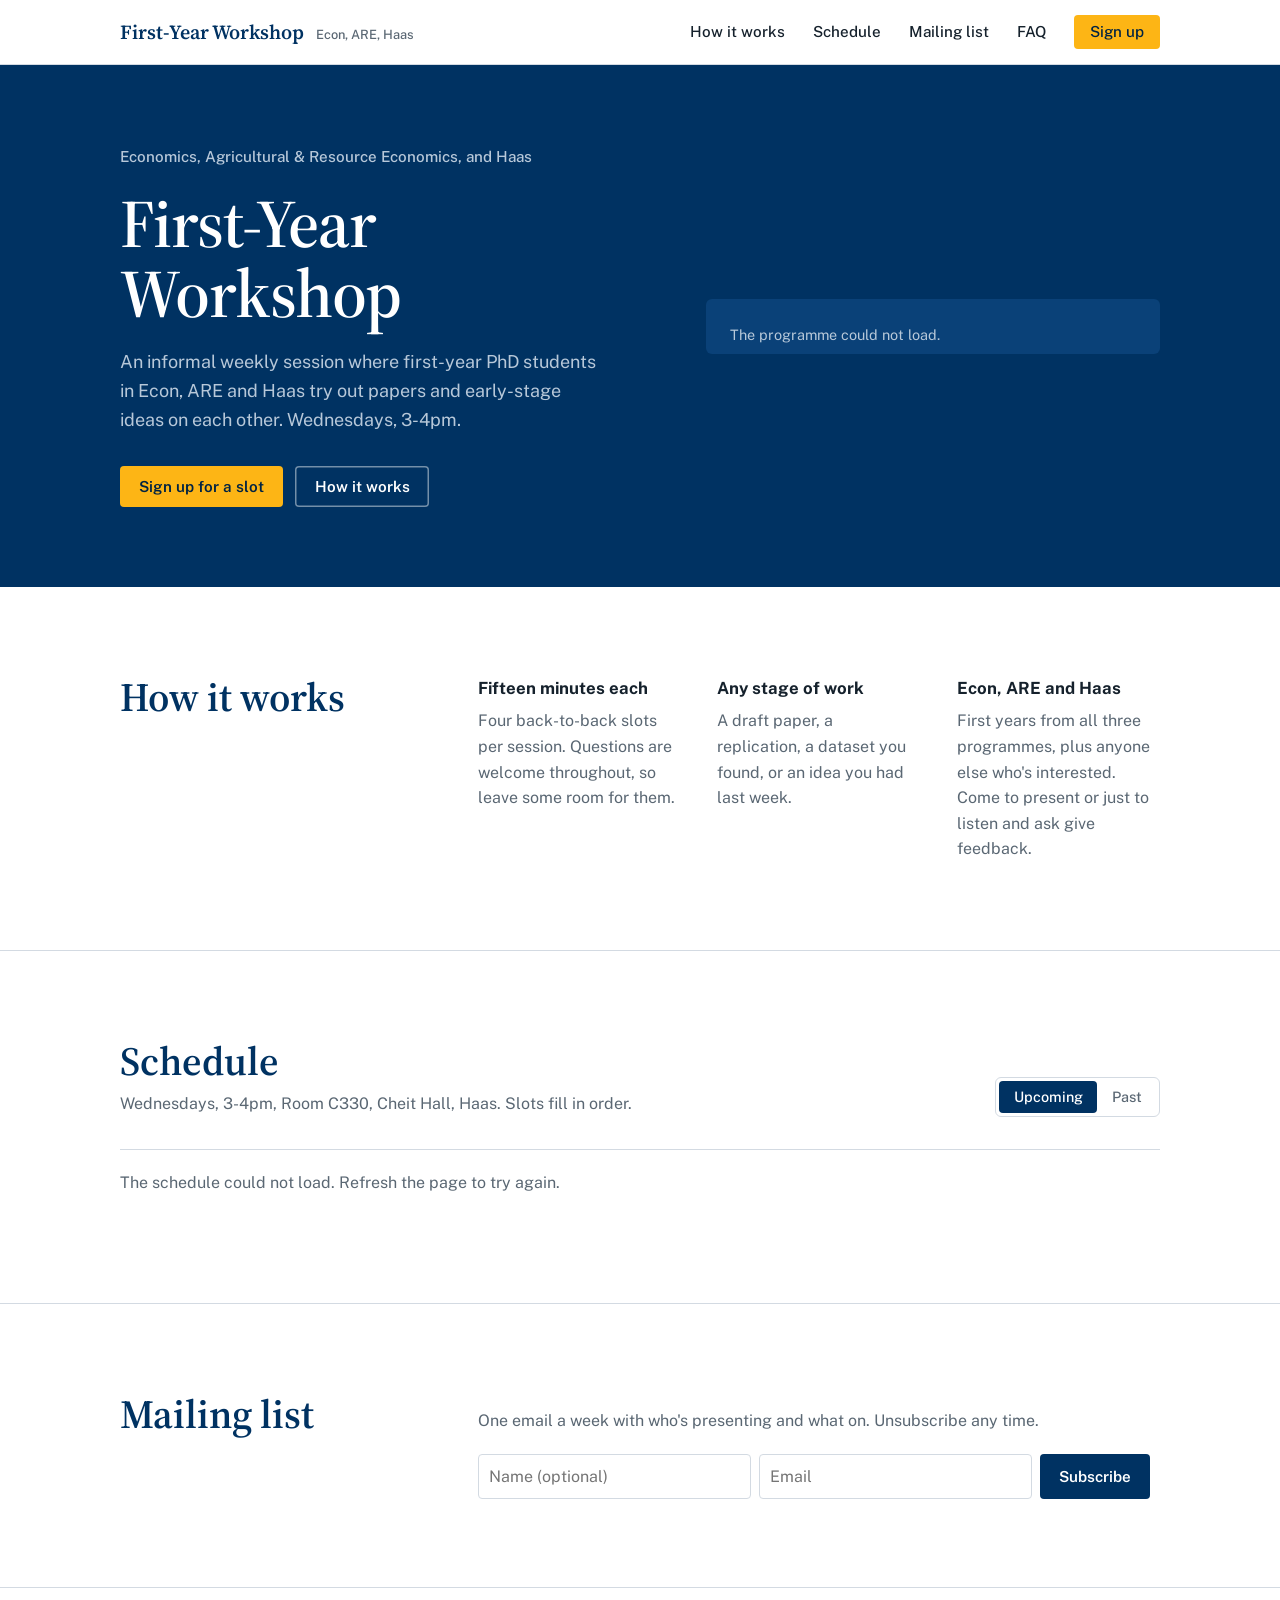
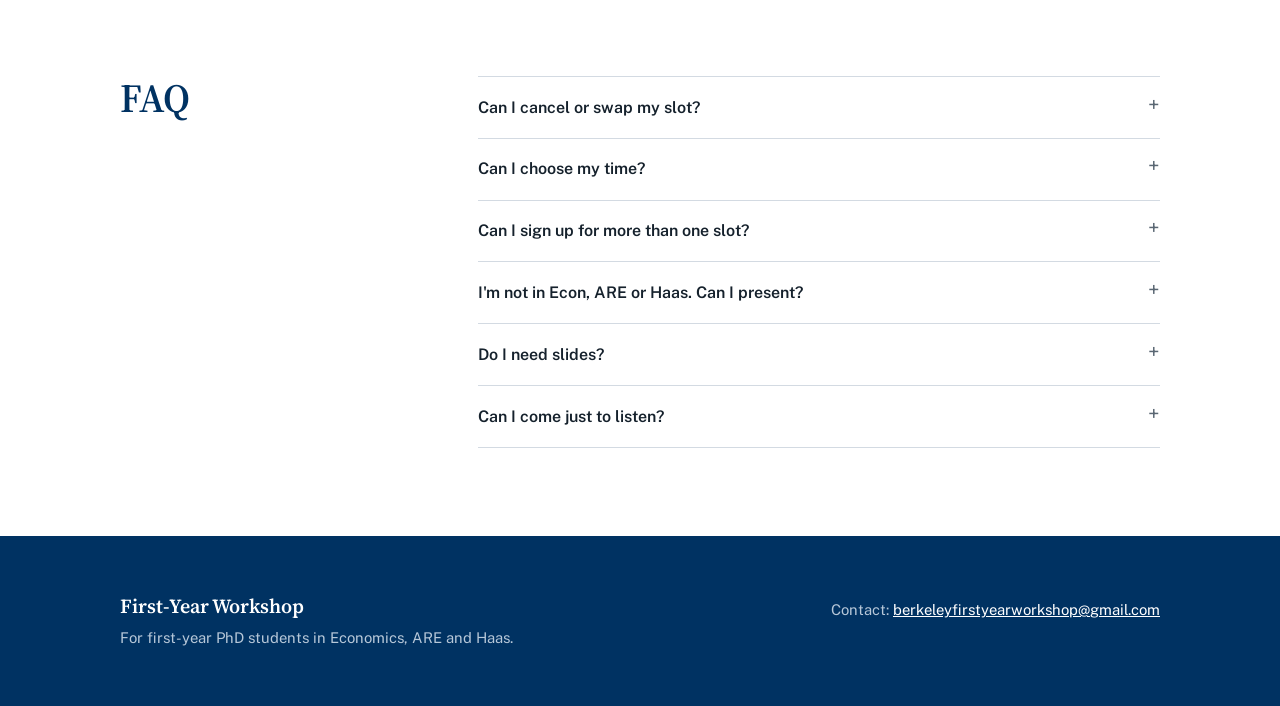
==== index.html @ ca47b4f3 "Update title and add Google site verification meta tag" ====
<!doctype html>
<html lang="en">
<head>
<meta charset="utf-8">
<meta name="viewport" content="width=device-width, initial-scale=1">
<title>Berkeley First-Year Workshop | Econ, ARE, and Haas</title>
<meta name="description" content="Weekly informal presentations for first-year PhD students in Economics, Agricultural & Resource Economics and Haas.">
<meta name="google-site-verification" content="j24JiC5oqbMOPWk50t6ejah42AKL4lpeup7q5rmcHHo" />
<link rel="icon" href="data:image/svg+xml,<svg xmlns='http://www.w3.org/2000/svg' viewBox='0 0 100 100'><text y='.9em' font-size='90'>📊</text></svg>">
<link rel="preconnect" href="https://script.google.com">
<link rel="preconnect" href="https://script.googleusercontent.com">
<link rel="preconnect" href="https://fonts.googleapis.com">
<link rel="preconnect" href="https://fonts.gstatic.com" crossorigin>
<link href="https://fonts.googleapis.com/css2?family=Public+Sans:wght@400;500;600&family=Source+Serif+4:opsz,wght@8..60,600&display=swap" rel="stylesheet">
<style>
  :root {
    --bg: #ffffff; --ink: #15212c; --muted: #5a6773; --line: #d3dae2; --open: #f1f4f7;
    --title: #003262; --accent: #003262; --booked: #003262; --booked-ink: #ffffff; --booked-muted: #b7c8d9;
    --hero: #003262; --hero-2: #0a4178; --hero-muted: #b7c8d9;
    --gold: #fdb515; --error: #b3261e;
    --serif: "Source Serif 4", Georgia, serif;
    --sans: "Public Sans", system-ui, -apple-system, "Segoe UI", sans-serif;
    color-scheme: light dark;
  }
  @media (prefers-color-scheme: dark) {
    :root {
      --bg: #0d1823; --ink: #e7edf2; --muted: #98a6b3; --line: #2a3b4d; --open: #13243a;
      --title: #e7edf2; --accent: #fdb515; --booked: #1d4a73; --booked-muted: #a9c0d6; --error: #ff8a80;
      --hero: #0a2238; --hero-2: #12345a;
    }
  }
  * { box-sizing: border-box; }
  html { scroll-behavior: smooth; scroll-padding-top: 72px; }
  @media (prefers-reduced-motion: reduce) { html { scroll-behavior: auto; } }
  body { margin: 0; background: var(--bg); color: var(--ink); font: 16px/1.6 var(--sans); }
  .wrap { max-width: 68rem; margin: 0 auto; padding: 0 1.5rem; }
  :focus-visible { outline: 2px solid var(--accent); outline-offset: 2px; }

  /* Buttons */
  .btn { display: inline-block; font: 600 .95rem/1 var(--sans); padding: .8rem 1.2rem; border-radius: 4px; text-decoration: none; cursor: pointer; border: 0; }
  .btn-gold { background: var(--gold); color: #002343; }
  .btn-gold:hover { background: #ffc740; }
  .btn-ghost { background: none; color: #fff; box-shadow: inset 0 0 0 1.5px rgba(255, 255, 255, .45); }
  .btn-ghost:hover { box-shadow: inset 0 0 0 1.5px #fff; }

  /* Preview banner */
  .topnote { margin: 0; padding: .5rem 1.5rem; background: #fff4d1; color: #5a4300; font-size: .875rem; text-align: center; }

  /* Nav */
  .nav { position: sticky; top: 0; z-index: 10; background: var(--bg); border-bottom: 1px solid var(--line); }
  .nav .wrap { display: flex; align-items: center; justify-content: space-between; height: 64px; }
  .brand { font: 600 1.25rem var(--serif); color: var(--title); text-decoration: none; white-space: nowrap; }
  .brand-sub { font: 500 .8rem var(--sans); color: var(--muted); margin-left: .5rem; }
  .nav ul { display: flex; align-items: center; gap: 1.75rem; list-style: none; margin: 0; padding: 0; }
  .nav ul a { color: var(--ink); text-decoration: none; font-weight: 500; font-size: .95rem; }
  .nav ul a:hover { color: var(--accent); }
  .nav ul .btn-gold { color: #002343; padding: .6rem 1rem; }

  /* Hero */
  .hero { background: var(--hero); color: #fff; }
  .hero .wrap { display: grid; grid-template-columns: 1.15fr 1fr; gap: 4rem; align-items: center; padding-top: 5rem; padding-bottom: 5rem; }
  .hero h1 { font: 600 clamp(2.6rem, 5.5vw, 4.25rem)/1.02 var(--serif); letter-spacing: -0.015em; margin: 0 0 1.25rem; }
  .depts { margin: 0 0 1.25rem; font-size: .95rem; font-weight: 500; color: var(--hero-muted); }
  .hero .lede { color: var(--hero-muted); font-size: 1.125rem; max-width: 30rem; margin: 0 0 2rem; }
  .hero-actions { display: flex; flex-wrap: wrap; gap: .75rem; }

  .programme { background: var(--hero-2); border-radius: 6px; padding: 1.5rem 1.5rem .5rem; }
  .programme .kicker { margin: 0; color: var(--hero-muted); font-size: .9rem; }
  .programme h2 { font: 600 1.5rem/1.25 var(--serif); margin: .15rem 0 .2rem; }
  .programme .meta { margin: 0 0 1rem; color: var(--hero-muted); font-size: .9rem; }
  .programme ol { list-style: none; margin: 0; padding: 0; }
  .programme li { display: grid; grid-template-columns: 3.25rem 1fr; gap: 1rem; padding: .9rem 0; border-top: 1px solid rgba(255, 255, 255, .14); }
  .programme .time { color: var(--gold); font-weight: 600; font-size: .9rem; font-variant-numeric: tabular-nums; padding-top: .05rem; }
  .programme .later { color: var(--hero-muted); opacity: .7; }
  .programme .ttl { display: block; font-weight: 600; line-height: 1.35; }
  .programme .who { display: block; color: var(--hero-muted); font-size: .875rem; }
  .programme .take { background: none; border: 0; padding: 0; font: inherit; color: #fff; text-decoration: underline; text-decoration-color: var(--gold); text-underline-offset: 3px; cursor: pointer; text-align: left; }
  .programme .take:hover { color: var(--gold); }
  .programme .res { color: #fff; font-size: .875rem; text-decoration-color: var(--gold); text-underline-offset: 3px; }
  .programme .res:hover { color: var(--gold); }

  /* Sections */
  .section { padding: 5.5rem 0; }
  .section + .section { border-top: 1px solid var(--line); }
  .title { font: 600 clamp(1.9rem, 3.5vw, 2.5rem)/1.1 var(--serif); color: var(--title); margin: 0; }
  .split { display: grid; grid-template-columns: 1fr 2.2fr; gap: 3rem; }
  .muted { color: var(--muted); }

  .points { display: grid; grid-template-columns: repeat(3, 1fr); gap: 2.25rem; }
  .points h3 { font-size: 1.05rem; margin: 0 0 .4rem; }
  .points p { margin: 0; color: var(--muted); }

  /* Schedule */
  .sched-head { display: flex; flex-wrap: wrap; align-items: flex-end; justify-content: space-between; gap: 1.25rem; margin-bottom: 2rem; }
  .sched-head p { margin: .5rem 0 0; }
  .controls { display: flex; flex-wrap: wrap; align-items: center; gap: 1.5rem; }
  .tabs { display: inline-flex; border: 1px solid var(--line); border-radius: 6px; padding: 3px; }
  .tabs button { font: 500 .9rem var(--sans); border: 0; background: none; color: var(--muted); padding: .45rem .9rem; border-radius: 4px; cursor: pointer; }
  .tabs button[aria-selected="true"] { background: var(--booked); color: #fff; }

  .kind::before { content: ""; display: inline-block; width: .55rem; height: .55rem; border-radius: 50%; margin-right: .4rem; vertical-align: .05em; }
  .kind-paper::before { background: currentColor; }
  .kind-idea::before { box-shadow: inset 0 0 0 1.5px currentColor; }

  .week { display: grid; grid-template-columns: 5.5rem 1fr; gap: 1.25rem; padding: 1.25rem 0; border-top: 1px solid var(--line); }
  .date { margin: 0; display: flex; flex-direction: column; align-items: flex-start; font-family: var(--serif); font-weight: 600; line-height: 1; }
  .dow, .mon { font: 500 .875rem/1.4 var(--sans); color: var(--muted); }
  .day { font-size: 2.5rem; line-height: 1.05; }
  .is-next .day { box-shadow: inset 0 -.16em 0 var(--gold); }
  .past { opacity: .7; }
  .ticks { display: flex; justify-content: space-between; font-size: .75rem; color: var(--muted); margin-bottom: .35rem; font-variant-numeric: tabular-nums; }
  .cells { display: grid; grid-template-columns: repeat(4, 1fr); gap: 4px; }
  .cell { min-height: 7.5rem; padding: .7rem .8rem; border-radius: 4px; display: flex; flex-direction: column; gap: .2rem; text-align: left; font: inherit; font-size: .875rem; line-height: 1.35; }
  .cell .t { display: none; font-size: .75rem; font-variant-numeric: tabular-nums; }
  .booked { background: var(--booked); color: var(--booked-ink); }
  .booked strong { font-weight: 600; display: -webkit-box; -webkit-line-clamp: 3; -webkit-box-orient: vertical; overflow: hidden; }
  .booked span { color: var(--booked-muted); }
  .booked .kind { margin-top: auto; font-size: .75rem; }
  .booked .res { color: var(--booked-ink); font-size: .8rem; text-underline-offset: 2px; align-self: flex-start; }
  .open { background: var(--open); border: 1.5px dashed var(--line); color: var(--muted); cursor: pointer; justify-content: center; align-items: center; font-weight: 500; }
  .open:hover, .open:focus-visible { border-style: solid; border-color: var(--accent); color: var(--accent); }
  .open .b, .open:hover .a, .open:focus-visible .a { display: none; }
  .open:hover .b, .open:focus-visible .b { display: inline; }
  .empty { border: 1px solid var(--line); color: var(--muted); justify-content: center; align-items: center; }
  .queued { border: 1.5px dashed var(--line); color: var(--muted); opacity: .55; justify-content: center; align-items: center; }
  .status { color: var(--muted); padding: 1.25rem 0; border-top: 1px solid var(--line); margin: 0; }

  /* Mailing list */
  .subscribe { display: flex; flex-wrap: wrap; gap: .5rem; margin-top: 1.25rem; max-width: 42rem; }
  .subscribe input { flex: 1 1 11rem; font: inherit; padding: .7rem .75rem; border: 1px solid var(--line); border-radius: 4px; background: var(--bg); color: var(--ink); }
  .subscribe button { flex: 0 0 auto; }
  .btn-blue { background: var(--booked); color: #fff; }
  .btn-blue:disabled { opacity: .6; cursor: wait; }
  .sub-msg { margin: .75rem 0 0; font-size: .95rem; }
  .sub-msg.bad { color: var(--error); }

  /* FAQ */
  details { border-top: 1px solid var(--line); padding: 1.1rem 0; }
  details:last-child { border-bottom: 1px solid var(--line); }
  summary { font-weight: 600; cursor: pointer; list-style: none; display: flex; justify-content: space-between; gap: 1rem; }
  summary::-webkit-details-marker { display: none; }
  summary::after { content: "+"; color: var(--muted); font-weight: 400; font-size: 1.3rem; line-height: 1; }
  details[open] summary::after { content: "\2212"; }
  details p { margin: .6rem 0 0; color: var(--muted); max-width: 40rem; }
  a { color: var(--accent); }

  /* Footer */
  .site-footer { background: var(--hero); color: var(--hero-muted); padding: 3.5rem 0; font-size: .925rem; }
  .site-footer .wrap { display: flex; flex-wrap: wrap; justify-content: space-between; gap: 2rem; }
  .site-footer .brand { color: #fff; }
  .site-footer p { margin: .4rem 0 0; }
  .site-footer a { color: #fff; }

  /* Dialog */
  dialog { border: 0; border-radius: 8px; padding: 0; width: calc(100% - 2rem); max-width: 30rem; background: var(--bg); color: var(--ink); box-shadow: 0 20px 50px rgba(0, 20, 40, .3); }
  dialog::backdrop { background: rgba(0, 30, 55, .5); }
  /* Safari before 15.4 has no <dialog>: hide it until opened, then float it over the page. */
  dialog:not([open]) { display: none; }
  .no-modal { position: fixed; top: 50%; left: 50%; transform: translate(-50%, -50%); z-index: 30; max-height: calc(100% - 2rem); overflow: auto; }
  dialog form { padding: 1.5rem; display: grid; gap: .9rem; }
  dialog form h2 { font: 600 1.5rem/1.2 var(--serif); margin: 0; }
  .when { margin: -.5rem 0 .25rem; color: var(--muted); }
  label { display: grid; gap: .3rem; font-weight: 500; font-size: .9rem; }
  input:not([type=radio]):not([type=checkbox]), select { font: inherit; font-weight: 400; padding: .55rem .65rem; border: 1px solid var(--line); border-radius: 4px; background: var(--bg); color: var(--ink); }
  input:disabled { opacity: .55; }
  .tbd { margin-top: -.5rem; font-size: .9rem; }
  fieldset { border: 0; padding: 0; margin: 0; display: grid; gap: .35rem; }
  legend { font-weight: 500; font-size: .9rem; margin-bottom: .35rem; }
  label.radio { display: flex; align-items: center; gap: .5rem; font-weight: 400; font-size: 1rem; }
  .error { color: var(--error); margin: 0; font-size: .9rem; }
  /* label and .more set display, which would otherwise override [hidden]. */
  dialog [hidden] { display: none; }
  .more { display: grid; gap: .9rem; }
  .actions { display: flex; justify-content: flex-end; gap: .5rem; margin-top: .25rem; }
  .actions button { font: 600 .95rem var(--sans); padding: .6rem 1.1rem; border-radius: 4px; cursor: pointer; }
  .primary { background: var(--booked); color: #fff; border: 0; }
  .primary:disabled { opacity: .6; cursor: wait; }
  .secondary { background: none; color: var(--ink); border: 1px solid var(--line); }
  .toast { position: fixed; left: 50%; bottom: 1.5rem; transform: translateX(-50%); z-index: 20; background: var(--ink); color: var(--bg); padding: .7rem 1rem; border-radius: 6px; font-size: .9rem; max-width: calc(100% - 2rem); }

  @media (max-width: 820px) {
    .nav ul li:not(:last-child) { display: none; }
    .hero .wrap { grid-template-columns: 1fr; gap: 2.5rem; padding-top: 3rem; padding-bottom: 3rem; }
    .section { padding: 3.5rem 0; }
    .split, .points { grid-template-columns: 1fr; gap: 1.5rem; }
  }
  @media (max-width: 480px) { .brand-sub { display: none; } }
  @media (max-width: 640px) {
    .week { grid-template-columns: 1fr; gap: .6rem; }
    .date { flex-direction: row; align-items: baseline; gap: .4rem; }
    .day { font-size: 1.5rem; }
    .ticks { display: none; }
    .cells { grid-template-columns: 1fr; }
    .cell { min-height: 0; }
    .cell .t { display: block; }
    .open, .empty, .queued { flex-direction: row; justify-content: space-between; }
  }
</style>
</head>
<body>

<p class="topnote" id="notice" hidden></p>

<nav class="nav" aria-label="Main">
  <div class="wrap">
    <a class="brand" href="#">First-Year Workshop <span class="brand-sub">Econ, ARE, Haas</span></a>
    <ul>
      <li><a href="#about">How it works</a></li>
      <li><a href="#schedule">Schedule</a></li>
      <li><a href="#list">Mailing list</a></li>
      <li><a href="#faq">FAQ</a></li>
      <li><a class="btn btn-gold" href="#schedule">Sign up</a></li>
    </ul>
  </div>
</nav>

<header class="hero">
  <div class="wrap">
    <div>
      <p class="depts">Economics, Agricultural &amp; Resource Economics, and Haas</p>
      <h1>First-Year Workshop</h1>
      <p class="lede">An informal weekly session where first-year PhD students in Econ, ARE and Haas try out papers and early-stage ideas on each other. Wednesdays, <span style="white-space:nowrap">3-4pm</span>.</p>
      <div class="hero-actions">
        <a class="btn btn-gold" href="#schedule">Sign up for a slot</a>
        <a class="btn btn-ghost" href="#about">How it works</a>
      </div>
    </div>
    <div class="programme" id="programme" aria-live="polite">
      <p class="kicker">Loading this week's programme…</p>
    </div>
  </div>
</header>

<main>
  <section class="section" id="about">
    <div class="wrap split">
      <h2 class="title">How it works</h2>
      <div class="points">
        <div>
          <h3>Fifteen minutes each</h3>
          <p>Four back-to-back slots per session. Questions are welcome throughout, so leave some room for them.</p>
        </div>
        <div>
          <h3>Any stage of work</h3>
          <p>A draft paper, a replication, a dataset you found, or an idea you had last week.</p>
        </div>
        <div>
          <h3>Econ, ARE and Haas</h3>
          <p>First years from all three programmes, plus anyone else who's interested. Come to present or just to listen and ask give feedback.</p>
        </div>
      </div>
    </div>
  </section>

  <section class="section" id="schedule">
    <div class="wrap">
      <div class="sched-head">
        <div>
          <h2 class="title">Schedule</h2>
          <p class="muted">Wednesdays, 3-4pm, Room C330, Cheit Hall, Haas. Slots fill in order.</p>
        </div>
        <div class="controls">
          <div class="tabs" role="tablist" aria-label="Sessions">
            <button role="tab" aria-selected="true" data-tab="upcoming">Upcoming</button>
            <button role="tab" aria-selected="false" data-tab="past">Past</button>
          </div>
        </div>
      </div>
      <div id="weeks"><p class="status">Loading schedule…</p></div>
    </div>
  </section>

  <section class="section" id="list">
    <div class="wrap split">
      <h2 class="title">Mailing list</h2>
      <div>
        <p class="muted">One email a week with who's presenting and what on. Unsubscribe any time.</p>
        <form class="subscribe" id="subForm" novalidate>
          <input name="name" placeholder="Name (optional)" maxlength="100" autocomplete="name" aria-label="Name (optional)">
          <input name="email" type="email" placeholder="Email" required maxlength="120" autocomplete="email" aria-label="Email">
          <button class="btn btn-blue" type="submit" id="subBtn">Subscribe</button>
        </form>
        <p class="sub-msg" id="subMsg" role="status" hidden></p>
      </div>
    </div>
  </section>

  <section class="section" id="faq">
    <div class="wrap split">
      <h2 class="title">FAQ</h2>
      <div>
        <details>
          <summary>Can I cancel or swap my slot?</summary>
          <p>Yes. Email <a href="mailto:berkeleyfirstyearworkshop@gmail.com">berkeleyfirstyearworkshop@gmail.com</a> and we'll update the schedule.</p>
        </details>
        <details>
          <summary>Can I choose my time?</summary>
          <p>Slots fill in order so each session runs back to back. Sign up for a week and you get its next free slot.</p>
        </details>
        <details>
          <summary>Can I sign up for more than one slot?</summary>
          <p>You can hold one upcoming slot at a time so everyone gets a turn. Once you've presented, you can book again.</p>
        </details>
        <details>
          <summary>I'm not in Econ, ARE or Haas. Can I present?</summary>
          <p>Yes. Choose Other when you sign up.</p>
        </details>
        <details>
          <summary>Do I need slides?</summary>
          <p>No. Slides, a blackboard, a one-page handout or just talking all work.</p>
        </details>
        <details>
          <summary>Can I come just to listen?</summary>
          <p>Of course. Questions and feedback from the audience are the point.</p>
        </details>
      </div>
    </div>
  </section>
</main>

<footer class="site-footer">
  <div class="wrap">
    <div>
      <span class="brand">First-Year Workshop</span>
      <p>For first-year PhD students in Economics, ARE and Haas.</p>
    </div>
    <div>
      <p>Contact: <a href="mailto:berkeleyfirstyearworkshop@gmail.com">berkeleyfirstyearworkshop@gmail.com</a></p>
    </div>
  </div>
</footer>

<dialog id="signup" aria-labelledby="dlgTitle">
  <form id="form" novalidate>
    <h2 id="dlgTitle">Sign up to present</h2>
    <p class="when" id="dlgWhen"></p>
    <label>Name <input name="name" required maxlength="100" autocomplete="name"></label>
    <label>Email <input name="email" type="email" required maxlength="120" autocomplete="email"></label>
    <label>Department
      <select name="department" required>
        <option value="" disabled selected>Choose one</option>
        <option>Econ</option><option>ARE</option><option>Haas</option><option>Other</option>
      </select>
    </label>
    <label>Working title <input name="title" required maxlength="200" placeholder="Rough is fine"></label>
    <label class="radio tbd"><input type="checkbox" id="tbd"> Title to be decided</label>
    <fieldset>
      <legend>What are you presenting?</legend>
      <label class="radio"><input type="radio" name="type" value="paper" required> A paper or draft</label>
      <label class="radio"><input type="radio" name="type" value="idea"> An early-stage idea</label>
    </fieldset>
    <fieldset>
      <legend>Would you like to share a draft, slides or a data source?</legend>
      <label class="radio"><input type="radio" name="hasLink" value="no" checked> Not now</label>
      <label class="radio"><input type="radio" name="hasLink" value="yes"> Yes, add a link</label>
    </fieldset>
    <div class="more" id="linkFields" hidden>
      <label>Link <input name="link" type="url" required maxlength="500" placeholder="https://" disabled></label>
      <label>What is it?
        <select name="linkType" required disabled>
          <option value="" disabled selected>Choose one</option>
          <option>Draft</option><option>Slides</option><option>Data source</option><option>Other</option>
        </select>
      </label>
      <label id="linkOtherWrap" hidden>Describe it <input name="linkOther" required maxlength="40" placeholder="e.g. Code, poster" disabled></label>
    </div>
    <p class="error" id="formError" role="alert" hidden></p>
    <div class="actions">
      <button type="button" class="secondary" id="cancel">Cancel</button>
      <button type="submit" class="primary" id="submit">Sign up</button>
    </div>
  </form>
</dialog>

<div class="toast" id="toast" role="status" hidden></div>

<script>
// Paste your Apps Script web app URL here. Leave empty to preview with sample data.
const API_URL = 'https://script.google.com/macros/s/AKfycbyKSG1n4KbB1eWgaFmqymYPwRdcB93aVjRPO6l-MA5kJSoXVKEyKrJgSS6Xpp-sKFKEKg/exec';
const ROOM = 'Room C330, Cheit Hall, Haas';

const TZ = 'America/Los_Angeles';
const DEMO = !API_URL;
const TYPE = { paper: 'Paper', idea: 'Early idea' };
let sessions = [];
let tab = 'upcoming';
let current = null;

const $ = id => document.getElementById(id);
const esc = s => String(s ?? '').replace(/[&<>"']/g, c => ({ '&': '&amp;', '<': '&lt;', '>': '&gt;', '"': '&quot;', "'": '&#39;' }[c]));
// Dates are built from numeric parts, never from a locale's default format or a parsed string: Safari differs on both.
const ymd = (y, m, d) => `${y}-${String(m).padStart(2, '0')}-${String(d).padStart(2, '0')}`;
// Server clock minus device clock, so "now" doesn't depend on the visitor's clock being right.
let clockSkew = 0;
const nowLA = () => {
  const p = {};
  new Intl.DateTimeFormat('en-US', { timeZone: TZ, year: 'numeric', month: 'numeric', day: 'numeric', hour: 'numeric', minute: 'numeric', hourCycle: 'h23' })
    .formatToParts(new Date(Date.now() + clockSkew)).forEach(x => { p[x.type] = x.value; });
  // % 24: some engines report midnight as hour 24 despite h23.
  return { date: ymd(p.year, p.month, p.day), time: `${String(p.hour % 24).padStart(2, '0')}:${String(p.minute).padStart(2, '0')}` };
};
const fmtDate = (iso, opts) => { const [y, m, d] = iso.split('-').map(Number); return new Date(y, m - 1, d, 12).toLocaleDateString('en-GB', opts); };
const addMin = (t, n) => { let [h, m] = t.split(':').map(Number); m += n; h += Math.floor(m / 60); m %= 60; return `${String(h).padStart(2, '0')}:${String(m).padStart(2, '0')}`; };
const fmtTime = t => { const [h, m] = t.split(':').map(Number); return `${h % 12 || 12}:${String(m).padStart(2, '0')}`; };
const range = t => `${fmtTime(t)}-${fmtTime(addMin(t, 15))}`;
const longDate = iso => fmtDate(iso, { weekday: 'long', day: 'numeric', month: 'long' });
const nextFree = s => s.slots.find(x => !x.booking);
const titleText = t => (String(t).trim().toUpperCase() === 'TBD' ? 'Title TBD' : t);
// Only http(s) links become hrefs, whatever the sheet contains.
const resLink = b => (/^https?:\/\//i.test(b.link || '')
  ? `<a class="res" href="${esc(b.link)}" target="_blank" rel="noopener noreferrer" aria-label="${esc(b.linkType)}: ${esc(titleText(b.title))} (opens in a new tab)">${esc(b.linkType || 'Link')}</a>`
  : '');
const isOver = (s, now) => s.date < now.date || (s.date === now.date && addMin(s.slots[s.slots.length - 1].time, 15) <= now.time);

function weekHTML(s, { past = false, next = false } = {}) {
  const times = [...s.slots.map(x => x.time), addMin(s.slots[s.slots.length - 1].time, 15)];
  const ticks = times.map(t => `<span>${fmtTime(t)}</span>`).join('');
  const free = nextFree(s);
  const cells = s.slots.map(slot => {
    const b = slot.booking;
    const t = `<span class="t">${range(slot.time)}</span>`;
    if (b) {
      return `<div class="cell booked">${t}<strong>${esc(titleText(b.title))}</strong><span>${esc(b.name)}, ${esc(b.department)}</span>${resLink(b)}
        <span class="kind kind-${b.type === 'idea' ? 'idea' : 'paper'}">${TYPE[b.type] || ''}</span></div>`;
    }
    if (past) return `<div class="cell empty">${t}<span>No talk</span></div>`;
    if (slot === free) {
      return `<button class="cell open" data-date="${s.date}" aria-label="Sign up for ${range(slot.time)}pm, ${longDate(s.date)}">
        ${t}<span><span class="a">Open</span><span class="b">Sign up</span></span></button>`;
    }
    return `<div class="cell queued">${t}<span>Open</span></div>`;
  }).join('');
  return `<section class="week${past ? ' past' : ''}${next ? ' is-next' : ''}">
    <h3 class="date"><span class="dow">${fmtDate(s.date, { weekday: 'short' })}</span><span class="day">${fmtDate(s.date, { day: 'numeric' })}</span><span class="mon">${fmtDate(s.date, { month: 'short' })}</span></h3>
    <div class="strip"><div class="ticks" aria-hidden="true">${ticks}</div><div class="cells">${cells}</div></div>
  </section>`;
}

function renderProgramme(n) {
  if (!n) {
    $('programme').innerHTML = '<p class="kicker">Next session</p><h2>No sessions scheduled yet</h2><p class="meta">Check back soon.</p>';
    return;
  }
  const open = n.slots.filter(x => !x.booking).length;
  const free = nextFree(n);
  const rows = n.slots.map(slot => {
    const b = slot.booking;
    const body = b
      ? `<span class="ttl">${esc(titleText(b.title))}</span><span class="who">${esc(b.name)}, ${esc(b.department)}</span>${resLink(b)}`
      : slot === free
        ? `<button class="take" data-date="${n.date}">Open slot. Sign up</button>`
        : `<span class="later">Open</span>`;
    return `<li><span class="time">${fmtTime(slot.time)}</span><div>${body}</div></li>`;
  }).join('');
  $('programme').innerHTML = `<p class="kicker">Next session</p><h2>${longDate(n.date)}</h2>
    <p class="meta">3-4pm, ${esc(ROOM)}. ${open ? `${open} of ${n.slots.length} slots open.` : 'Fully booked.'}</p><ol>${rows}</ol>`;
}

function render() {
  const now = nowLA();
  const upcoming = sessions.filter(s => !isOver(s, now));
  const past = sessions.filter(s => isOver(s, now)).reverse();
  renderProgramme(upcoming[0]);
  if (tab === 'upcoming') {
    $('weeks').innerHTML = upcoming.length
      ? upcoming.map((s, i) => weekHTML(s, { next: i === 0 })).join('')
      : '<p class="status">No upcoming sessions are scheduled yet.</p>';
  } else {
    $('weeks').innerHTML = past.length
      ? past.map(s => weekHTML(s, { past: true })).join('')
      : '<p class="status">No past sessions yet.</p>';
  }
}

async function load() {
  if (DEMO) {
    sessions = demoSessions();
    $('notice').textContent = 'Preview mode: sign-ups are not saved. Paste your Apps Script URL into API_URL in index.html to go live.';
    $('notice').hidden = false;
    return render();
  }
  // Show the last copy saved in this browser straight away, then refresh it.
  const cached = readCache();
  if (cached) { sessions = cached; render(); }
  try {
    const d = await (await fetch(API_URL)).json();
    if (!d.ok) throw new Error(d.error);
    if (d.now) clockSkew = d.now - Date.now();
    setSessions(d.sessions);
  } catch (e) {
    if (cached) return;
    $('weeks').innerHTML = '<p class="status">The schedule could not load. Refresh the page to try again.</p>';
    $('programme').innerHTML = '<p class="kicker">The programme could not load.</p>';
  }
}

const CACHE = 'fyw-sessions';
function readCache() { try { return JSON.parse(localStorage.getItem(CACHE)); } catch (e) { return null; } }
function setSessions(list) {
  sessions = list;
  try { localStorage.setItem(CACHE, JSON.stringify(list)); } catch (e) {}
  render();
}

function openDialog(date) {
  const s = sessions.find(s => s.date === date);
  const slot = nextFree(s);
  if (!slot) return;
  current = s;
  $('dlgWhen').textContent = `${longDate(s.date)}, ${range(slot.time)}pm`;
  $('formError').hidden = true;
  const dlg = $('signup');
  if (dlg.showModal) dlg.showModal(); else { dlg.classList.add('no-modal'); dlg.setAttribute('open', ''); }
}
function closeDialog() {
  const dlg = $('signup');
  if (dlg.close) dlg.close(); else dlg.removeAttribute('open');
}

function showError(msg) { $('formError').textContent = msg; $('formError').hidden = false; }

function toast(msg) {
  const t = $('toast');
  t.textContent = msg; t.hidden = false;
  clearTimeout(toast.timer);
  toast.timer = setTimeout(() => { t.hidden = true; }, 4000);
}

document.addEventListener('click', e => {
  const btn = e.target.closest('button[data-date]');
  if (btn) openDialog(btn.dataset.date);
});
$('cancel').addEventListener('click', closeDialog);
document.querySelectorAll('.tabs button').forEach(b => b.addEventListener('click', () => {
  tab = b.dataset.tab;
  document.querySelectorAll('.tabs button').forEach(x => x.setAttribute('aria-selected', String(x === b)));
  render();
}));

// "Title to be decided" greys out the title box and sends TBD instead.
function syncTbd() {
  const t = $('form').elements.title;
  t.disabled = $('tbd').checked;
  t.placeholder = t.disabled ? 'TBD' : 'Rough is fine';
}
$('tbd').addEventListener('change', syncTbd);

// Hidden link fields are disabled so they skip validation and stay out of the payload.
function syncLink() {
  const f = $('form').elements;
  const on = f.hasLink.value === 'yes';
  const other = on && f.linkType.value === 'Other';
  $('linkFields').hidden = !on;
  f.link.disabled = f.linkType.disabled = !on;
  $('linkOtherWrap').hidden = !other;
  f.linkOther.disabled = !other;
}
$('form').addEventListener('change', syncLink);

$('form').addEventListener('submit', async e => {
  e.preventDefault();
  const form = e.target;
  if (!form.checkValidity()) {
    const bad = form.querySelector(':invalid');
    showError(bad.type === 'email' ? 'Enter a valid email address.' : bad.type === 'url' ? 'Enter a full link, starting with https://' : 'Fill in every field.');
    return bad.focus();
  }
  const payload = { ...Object.fromEntries(new FormData(form)), date: current.date };
  if ($('tbd').checked) payload.title = 'TBD';
  if (payload.linkType === 'Other') payload.linkType = payload.linkOther;
  const btn = $('submit');
  btn.disabled = true; btn.textContent = 'Signing up…';
  try {
    const d = DEMO ? demoBook(payload) : await (await fetch(API_URL, {
      method: 'POST',
      headers: { 'Content-Type': 'text/plain;charset=utf-8' }, // avoids a CORS preflight, which Apps Script can't answer
      body: JSON.stringify(payload),
    })).json();
    if (d.sessions) DEMO ? render() : setSessions(d.sessions);
    if (!d.ok) return showError(d.error);
    closeDialog();
    form.reset();
    syncTbd();
    syncLink();
    toast(`Signed up for ${fmtDate(current.date, { weekday: 'short', day: 'numeric', month: 'short' })}, ${range(d.slot.time)}pm.`);
  } catch (err) {
    showError('Your sign-up did not go through. Check your connection and try again.');
  } finally {
    btn.disabled = false; btn.textContent = 'Sign up';
  }
});

$('subForm').addEventListener('submit', async e => {
  e.preventDefault();
  const form = e.target;
  const msg = $('subMsg');
  const say = (text, bad) => { msg.textContent = text; msg.className = 'sub-msg' + (bad ? ' bad' : ''); msg.hidden = false; };
  if (!form.email.checkValidity()) return say('Enter a valid email address.', true);
  const btn = $('subBtn');
  btn.disabled = true; btn.textContent = 'Subscribing…';
  try {
    const d = DEMO ? { ok: true } : await (await fetch(API_URL, {
      method: 'POST',
      headers: { 'Content-Type': 'text/plain;charset=utf-8' },
      body: JSON.stringify({ action: 'subscribe', ...Object.fromEntries(new FormData(form)) }),
    })).json();
    if (!d.ok) return say(d.error, true);
    form.reset();
    say("Subscribed. You'll get the line-up each week.");
  } catch (err) {
    say('Subscribing did not work. Check your connection and try again.', true);
  } finally {
    btn.disabled = false; btn.textContent = 'Subscribe';
  }
});

// ----- Preview data (only used when API_URL is empty) -----
function demoSessions() {
  const d = new Date();
  d.setDate(d.getDate() + ((3 - d.getDay() + 7) % 7) - 14);
  const out = [];
  for (let i = 0; i < 9; i++) {
    const iso = ymd(d.getFullYear(), d.getMonth() + 1, d.getDate());
    out.push({ date: iso, slots: ['15:00', '15:15', '15:30', '15:45'].map(t => ({ id: `${iso}_${t.replace(':', '')}`, time: t, booking: null })) });
    d.setDate(d.getDate() + 7);
  }
  const sample = [
    [0, 'Maya R.', 'Econ', 'Household leverage and the timing of home purchases', 'paper'],
    [0, 'Tom K.', 'ARE', 'Groundwater pricing in the Central Valley', 'idea'],
    [0, 'Priya S.', 'Haas', 'Analyst herding after earnings surprises', 'paper'],
    [1, 'Jonas B.', 'Econ', 'Monetary policy and small-firm credit', 'paper'],
    [2, 'Lucía G.', 'Haas', 'Do stablecoin runs look like bank runs?', 'idea', 'https://example.com/slides.pdf', 'Slides'],
    [2, 'Sam P.', 'Econ', 'TBD', 'paper'],
    [2, 'Ade O.', 'Econ', 'Remittances and informal credit in Nigeria', 'idea'],
    [3, 'Chen W.', 'ARE', 'Crop insurance take-up and weather shocks', 'paper'],
  ];
  sample.forEach(([w, name, department, title, type, link, linkType]) => { nextFree(out[w]).booking = { name, department, title, type, link, linkType }; });
  return out;
}
function demoBook(p) {
  const slot = nextFree(sessions.find(s => s.date === p.date));
  if (!slot) return { ok: false, error: 'This session just filled up. Pick another week.' };
  slot.booking = { name: p.name, department: p.department, title: p.title, type: p.type, link: p.link, linkType: p.linkType };
  return { ok: true, slot, sessions };
}

load();
</script>
</body>
</html>
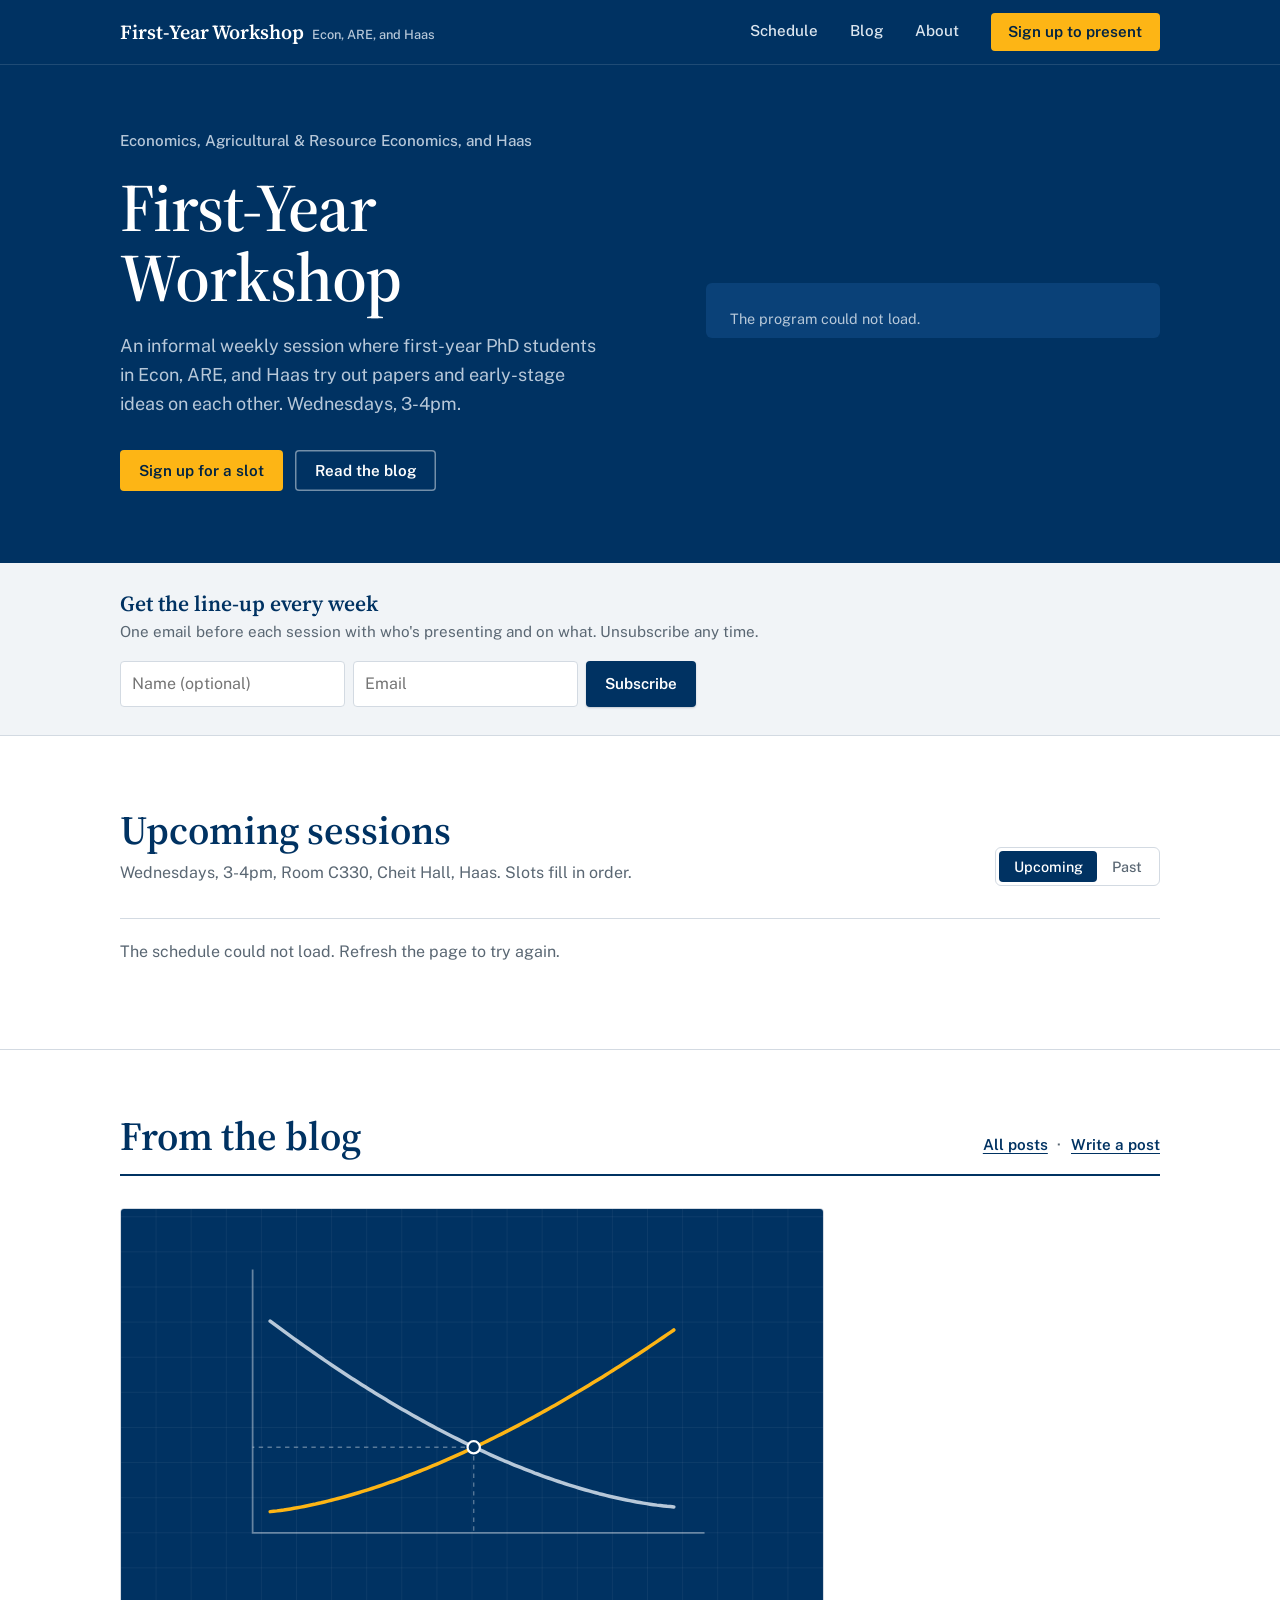
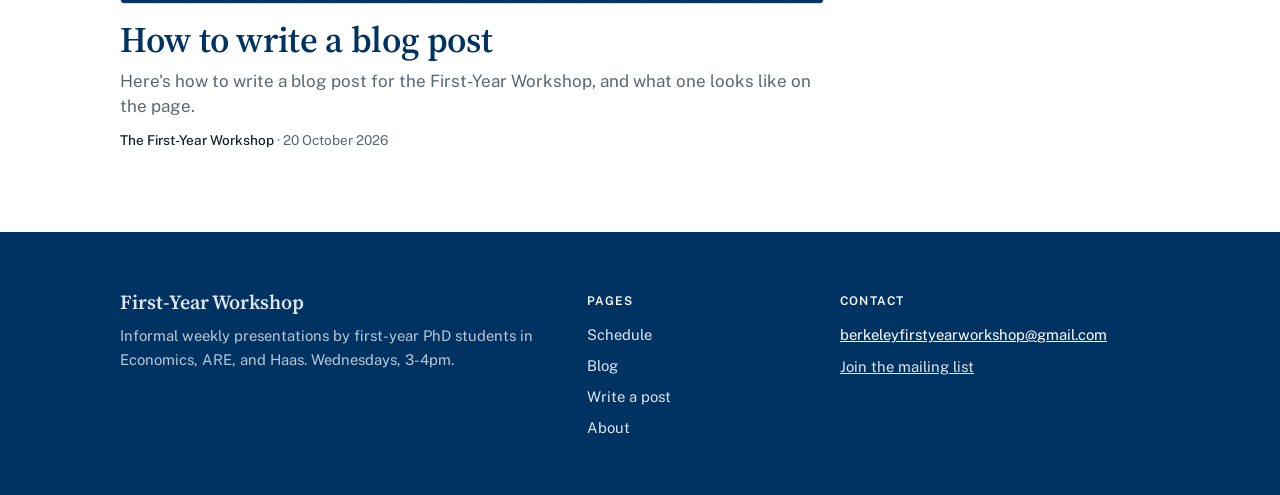
==== commit 2bc23e23: "Add blog, talk page, abstracts, and site redesign - Blog: index, submission form with word counter, " ====
--- a/index.html
+++ b/index.html
@@ -3,7 +3,7 @@
 <head>
 <meta charset="utf-8">
 <meta name="viewport" content="width=device-width, initial-scale=1">
-<title>Berkeley First-Year Workshop | Econ, ARE, and Haas</title>
+<title>UC Berkeley Economics First-Year Workshop</title>
 <meta name="description" content="Weekly informal presentations for first-year PhD students in Economics, Agricultural & Resource Economics and Haas.">
 <meta name="google-site-verification" content="j24JiC5oqbMOPWk50t6ejah42AKL4lpeup7q5rmcHHo" />
 <link rel="icon" href="data:image/svg+xml,<svg xmlns='http://www.w3.org/2000/svg' viewBox='0 0 100 100'><text y='.9em' font-size='90'>📊</text></svg>">
@@ -12,88 +12,48 @@
 <link rel="preconnect" href="https://fonts.googleapis.com">
 <link rel="preconnect" href="https://fonts.gstatic.com" crossorigin>
 <link href="https://fonts.googleapis.com/css2?family=Public+Sans:wght@400;500;600&family=Source+Serif+4:opsz,wght@8..60,600&display=swap" rel="stylesheet">
+<link rel="stylesheet" href="site.css">
 <style>
-  :root {
-    --bg: #ffffff; --ink: #15212c; --muted: #5a6773; --line: #d3dae2; --open: #f1f4f7;
-    --title: #003262; --accent: #003262; --booked: #003262; --booked-ink: #ffffff; --booked-muted: #b7c8d9;
-    --hero: #003262; --hero-2: #0a4178; --hero-muted: #b7c8d9;
-    --gold: #fdb515; --error: #b3261e;
-    --serif: "Source Serif 4", Georgia, serif;
-    --sans: "Public Sans", system-ui, -apple-system, "Segoe UI", sans-serif;
-    color-scheme: light dark;
-  }
-  @media (prefers-color-scheme: dark) {
-    :root {
-      --bg: #0d1823; --ink: #e7edf2; --muted: #98a6b3; --line: #2a3b4d; --open: #13243a;
-      --title: #e7edf2; --accent: #fdb515; --booked: #1d4a73; --booked-muted: #a9c0d6; --error: #ff8a80;
-      --hero: #0a2238; --hero-2: #12345a;
-    }
-  }
-  * { box-sizing: border-box; }
-  html { scroll-behavior: smooth; scroll-padding-top: 72px; }
-  @media (prefers-reduced-motion: reduce) { html { scroll-behavior: auto; } }
-  body { margin: 0; background: var(--bg); color: var(--ink); font: 16px/1.6 var(--sans); }
-  .wrap { max-width: 68rem; margin: 0 auto; padding: 0 1.5rem; }
-  :focus-visible { outline: 2px solid var(--accent); outline-offset: 2px; }
-
-  /* Buttons */
-  .btn { display: inline-block; font: 600 .95rem/1 var(--sans); padding: .8rem 1.2rem; border-radius: 4px; text-decoration: none; cursor: pointer; border: 0; }
-  .btn-gold { background: var(--gold); color: #002343; }
-  .btn-gold:hover { background: #ffc740; }
-  .btn-ghost { background: none; color: #fff; box-shadow: inset 0 0 0 1.5px rgba(255, 255, 255, .45); }
-  .btn-ghost:hover { box-shadow: inset 0 0 0 1.5px #fff; }
-
-  /* Preview banner */
-  .topnote { margin: 0; padding: .5rem 1.5rem; background: #fff4d1; color: #5a4300; font-size: .875rem; text-align: center; }
-
-  /* Nav */
-  .nav { position: sticky; top: 0; z-index: 10; background: var(--bg); border-bottom: 1px solid var(--line); }
-  .nav .wrap { display: flex; align-items: center; justify-content: space-between; height: 64px; }
-  .brand { font: 600 1.25rem var(--serif); color: var(--title); text-decoration: none; white-space: nowrap; }
-  .brand-sub { font: 500 .8rem var(--sans); color: var(--muted); margin-left: .5rem; }
-  .nav ul { display: flex; align-items: center; gap: 1.75rem; list-style: none; margin: 0; padding: 0; }
-  .nav ul a { color: var(--ink); text-decoration: none; font-weight: 500; font-size: .95rem; }
-  .nav ul a:hover { color: var(--accent); }
-  .nav ul .btn-gold { color: #002343; padding: .6rem 1rem; }
-
   /* Hero */
-  .hero { background: var(--hero); color: #fff; }
-  .hero .wrap { display: grid; grid-template-columns: 1.15fr 1fr; gap: 4rem; align-items: center; padding-top: 5rem; padding-bottom: 5rem; }
+  .hero { background: var(--hero); color: #fff; border-top: 1px solid rgba(255, 255, 255, .12); }
+  .hero .wrap { display: grid; grid-template-columns: 1.15fr 1fr; gap: 4rem; align-items: center; padding-top: 4rem; padding-bottom: 4.5rem; }
   .hero h1 { font: 600 clamp(2.6rem, 5.5vw, 4.25rem)/1.02 var(--serif); letter-spacing: -0.015em; margin: 0 0 1.25rem; }
   .depts { margin: 0 0 1.25rem; font-size: .95rem; font-weight: 500; color: var(--hero-muted); }
   .hero .lede { color: var(--hero-muted); font-size: 1.125rem; max-width: 30rem; margin: 0 0 2rem; }
   .hero-actions { display: flex; flex-wrap: wrap; gap: .75rem; }
 
-  .programme { background: var(--hero-2); border-radius: 6px; padding: 1.5rem 1.5rem .5rem; }
-  .programme .kicker { margin: 0; color: var(--hero-muted); font-size: .9rem; }
-  .programme h2 { font: 600 1.5rem/1.25 var(--serif); margin: .15rem 0 .2rem; }
-  .programme .meta { margin: 0 0 1rem; color: var(--hero-muted); font-size: .9rem; }
-  .programme ol { list-style: none; margin: 0; padding: 0; }
-  .programme li { display: grid; grid-template-columns: 3.25rem 1fr; gap: 1rem; padding: .9rem 0; border-top: 1px solid rgba(255, 255, 255, .14); }
-  .programme .time { color: var(--gold); font-weight: 600; font-size: .9rem; font-variant-numeric: tabular-nums; padding-top: .05rem; }
-  .programme .later { color: var(--hero-muted); opacity: .7; }
-  .programme .ttl { display: block; font-weight: 600; line-height: 1.35; }
-  .programme .who { display: block; color: var(--hero-muted); font-size: .875rem; }
-  .programme .take { background: none; border: 0; padding: 0; font: inherit; color: #fff; text-decoration: underline; text-decoration-color: var(--gold); text-underline-offset: 3px; cursor: pointer; text-align: left; }
-  .programme .take:hover { color: var(--gold); }
-  .programme .res { color: #fff; font-size: .875rem; text-decoration-color: var(--gold); text-underline-offset: 3px; }
-  .programme .res:hover { color: var(--gold); }
-
-  /* Sections */
-  .section { padding: 5.5rem 0; }
-  .section + .section { border-top: 1px solid var(--line); }
-  .title { font: 600 clamp(1.9rem, 3.5vw, 2.5rem)/1.1 var(--serif); color: var(--title); margin: 0; }
-  .split { display: grid; grid-template-columns: 1fr 2.2fr; gap: 3rem; }
-  .muted { color: var(--muted); }
-
-  .points { display: grid; grid-template-columns: repeat(3, 1fr); gap: 2.25rem; }
-  .points h3 { font-size: 1.05rem; margin: 0 0 .4rem; }
-  .points p { margin: 0; color: var(--muted); }
+  .program { background: var(--hero-2); border-radius: 6px; padding: 1.5rem 1.5rem .5rem; }
+  .program .kicker { margin: 0; color: var(--hero-muted); font-size: .9rem; }
+  .program h2 { font: 600 1.5rem/1.25 var(--serif); margin: .15rem 0 .2rem; }
+  .program .meta { margin: 0 0 1rem; color: var(--hero-muted); font-size: .9rem; }
+  .program ol { list-style: none; margin: 0; padding: 0; }
+  .program li { display: grid; grid-template-columns: 3.25rem 1fr; gap: 1rem; padding: .9rem 0; border-top: 1px solid rgba(255, 255, 255, .14); }
+  .program .time { color: var(--gold); font-weight: 600; font-size: .9rem; font-variant-numeric: tabular-nums; padding-top: .05rem; }
+  .program .later { color: var(--hero-muted); opacity: .7; }
+  .program .ttl { display: block; font-weight: 600; line-height: 1.35; }
+  .program .who { display: block; color: var(--hero-muted); font-size: .875rem; }
+  .program .take { background: none; border: 0; padding: 0; font: inherit; color: #fff; text-decoration: underline; text-decoration-color: var(--gold); text-underline-offset: 3px; cursor: pointer; text-align: left; }
+  .program .take:hover { color: var(--gold); }
+  .program .links { display: flex; flex-wrap: wrap; gap: .2rem 1rem; }
+  .program .res, .program .abs-btn { color: #fff; font-size: .875rem; text-decoration-color: var(--gold); text-underline-offset: 3px; }
+  .program .res:hover, .program .abs-btn:hover { color: var(--gold); }
+  .abs-btn { background: none; border: 0; padding: 0; font: inherit; text-decoration: underline; cursor: pointer; text-align: left; }
+
+  /* Mailing list */
+  .list-strip { background: var(--open); border-bottom: 1px solid var(--line); }
+  .list-strip .wrap { display: flex; flex-wrap: wrap; align-items: center; justify-content: space-between; gap: 1rem 2.5rem; padding-top: 1.75rem; padding-bottom: 1.75rem; }
+  .list-strip h2 { font: 600 1.35rem/1.2 var(--serif); color: var(--title); margin: 0 0 .2rem; }
+  .list-strip p { margin: 0; color: var(--muted); font-size: .95rem; }
+  .subscribe { display: flex; flex-wrap: wrap; gap: .5rem; flex: 1 1 28rem; max-width: 36rem; }
+  .subscribe input { flex: 1 1 10rem; width: auto; min-width: 0; }
+  .subscribe button { flex: 0 0 auto; }
+  .list-strip .sub-msg { flex-basis: 100%; margin: 0; font-size: .95rem; color: var(--ink); }
+  .list-strip .sub-msg.bad { color: var(--error); }
 
   /* Schedule */
+  .section { padding: 4.5rem 0 4rem; }
   .sched-head { display: flex; flex-wrap: wrap; align-items: flex-end; justify-content: space-between; gap: 1.25rem; margin-bottom: 2rem; }
   .sched-head p { margin: .5rem 0 0; }
-  .controls { display: flex; flex-wrap: wrap; align-items: center; gap: 1.5rem; }
   .tabs { display: inline-flex; border: 1px solid var(--line); border-radius: 6px; padding: 3px; }
   .tabs button { font: 500 .9rem var(--sans); border: 0; background: none; color: var(--muted); padding: .45rem .9rem; border-radius: 4px; cursor: pointer; }
   .tabs button[aria-selected="true"] { background: var(--booked); color: #fff; }
@@ -116,7 +76,8 @@
   .booked strong { font-weight: 600; display: -webkit-box; -webkit-line-clamp: 3; -webkit-box-orient: vertical; overflow: hidden; }
   .booked span { color: var(--booked-muted); }
   .booked .kind { margin-top: auto; font-size: .75rem; }
-  .booked .res { color: var(--booked-ink); font-size: .8rem; text-underline-offset: 2px; align-self: flex-start; }
+  .booked .links { display: flex; flex-wrap: wrap; gap: .1rem .8rem; }
+  .booked .res, .booked .abs-btn { color: var(--booked-ink); font-size: .8rem; text-underline-offset: 2px; }
   .open { background: var(--open); border: 1.5px dashed var(--line); color: var(--muted); cursor: pointer; justify-content: center; align-items: center; font-weight: 500; }
   .open:hover, .open:focus-visible { border-style: solid; border-color: var(--accent); color: var(--accent); }
   .open .b, .open:hover .a, .open:focus-visible .a { display: none; }
@@ -124,67 +85,47 @@
   .empty { border: 1px solid var(--line); color: var(--muted); justify-content: center; align-items: center; }
   .queued { border: 1.5px dashed var(--line); color: var(--muted); opacity: .55; justify-content: center; align-items: center; }
   .status { color: var(--muted); padding: 1.25rem 0; border-top: 1px solid var(--line); margin: 0; }
-
-  /* Mailing list */
-  .subscribe { display: flex; flex-wrap: wrap; gap: .5rem; margin-top: 1.25rem; max-width: 42rem; }
-  .subscribe input { flex: 1 1 11rem; font: inherit; padding: .7rem .75rem; border: 1px solid var(--line); border-radius: 4px; background: var(--bg); color: var(--ink); }
-  .subscribe button { flex: 0 0 auto; }
-  .btn-blue { background: var(--booked); color: #fff; }
-  .btn-blue:disabled { opacity: .6; cursor: wait; }
-  .sub-msg { margin: .75rem 0 0; font-size: .95rem; }
-  .sub-msg.bad { color: var(--error); }
-
-  /* FAQ */
-  details { border-top: 1px solid var(--line); padding: 1.1rem 0; }
-  details:last-child { border-bottom: 1px solid var(--line); }
-  summary { font-weight: 600; cursor: pointer; list-style: none; display: flex; justify-content: space-between; gap: 1rem; }
-  summary::-webkit-details-marker { display: none; }
-  summary::after { content: "+"; color: var(--muted); font-weight: 400; font-size: 1.3rem; line-height: 1; }
-  details[open] summary::after { content: "\2212"; }
-  details p { margin: .6rem 0 0; color: var(--muted); max-width: 40rem; }
-  a { color: var(--accent); }
-
-  /* Footer */
-  .site-footer { background: var(--hero); color: var(--hero-muted); padding: 3.5rem 0; font-size: .925rem; }
-  .site-footer .wrap { display: flex; flex-wrap: wrap; justify-content: space-between; gap: 2rem; }
-  .site-footer .brand { color: #fff; }
-  .site-footer p { margin: .4rem 0 0; }
-  .site-footer a { color: #fff; }
-
-  /* Dialog */
+  .more { border-top: 1px solid var(--line); padding-top: 1.25rem; }
+
+  /* From the blog */
+  .home-blog { padding: 4rem 0 5rem; border-top: 1px solid var(--line); }
+  .home-blog-head { display: flex; flex-wrap: wrap; align-items: flex-end; justify-content: space-between; gap: .75rem 1.5rem; padding-bottom: 1rem; border-bottom: 2px solid var(--title); margin-bottom: 2rem; }
+  .home-blog-head p { margin: 0; font-weight: 600; font-size: .95rem; }
+  .home-blog-head a { text-underline-offset: 3px; }
+  .home-blog-head .sep { color: var(--muted); margin: 0 .6rem; }
+
+  /* Dialogs */
   dialog { border: 0; border-radius: 8px; padding: 0; width: calc(100% - 2rem); max-width: 30rem; background: var(--bg); color: var(--ink); box-shadow: 0 20px 50px rgba(0, 20, 40, .3); }
   dialog::backdrop { background: rgba(0, 30, 55, .5); }
   /* Safari before 15.4 has no <dialog>: hide it until opened, then float it over the page. */
   dialog:not([open]) { display: none; }
   .no-modal { position: fixed; top: 50%; left: 50%; transform: translate(-50%, -50%); z-index: 30; max-height: calc(100% - 2rem); overflow: auto; }
-  dialog form { padding: 1.5rem; display: grid; gap: .9rem; }
-  dialog form h2 { font: 600 1.5rem/1.2 var(--serif); margin: 0; }
+  dialog form, .dlg-body { padding: 1.5rem; display: grid; gap: .9rem; }
+  dialog h2 { font: 600 1.5rem/1.2 var(--serif); margin: 0; }
   .when { margin: -.5rem 0 .25rem; color: var(--muted); }
-  label { display: grid; gap: .3rem; font-weight: 500; font-size: .9rem; }
-  input:not([type=radio]):not([type=checkbox]), select { font: inherit; font-weight: 400; padding: .55rem .65rem; border: 1px solid var(--line); border-radius: 4px; background: var(--bg); color: var(--ink); }
-  input:disabled { opacity: .55; }
   .tbd { margin-top: -.5rem; font-size: .9rem; }
-  fieldset { border: 0; padding: 0; margin: 0; display: grid; gap: .35rem; }
-  legend { font-weight: 500; font-size: .9rem; margin-bottom: .35rem; }
+  /* Block, not grid: Safari shrinks a legend in a grid fieldset to one word per line. */
+  fieldset { border: 0; padding: 0; margin: 0; min-width: 0; }
+  fieldset label.radio + label.radio { margin-top: .35rem; }
+  legend { font-weight: 500; font-size: .9rem; margin-bottom: .5rem; padding: 0; }
   label.radio { display: flex; align-items: center; gap: .5rem; font-weight: 400; font-size: 1rem; }
-  .error { color: var(--error); margin: 0; font-size: .9rem; }
-  /* label and .more set display, which would otherwise override [hidden]. */
-  dialog [hidden] { display: none; }
-  .more { display: grid; gap: .9rem; }
+  .more-fields { display: grid; gap: .9rem; }
+  dialog .counter { margin-top: -.5rem; }
   .actions { display: flex; justify-content: flex-end; gap: .5rem; margin-top: .25rem; }
   .actions button { font: 600 .95rem var(--sans); padding: .6rem 1.1rem; border-radius: 4px; cursor: pointer; }
   .primary { background: var(--booked); color: #fff; border: 0; }
   .primary:disabled { opacity: .6; cursor: wait; }
   .secondary { background: none; color: var(--ink); border: 1px solid var(--line); }
+  #absDlg .when { margin: 0; }
+  #absDlg .who { margin: -.5rem 0 0; color: var(--muted); }
+  .abs-text { margin: 0; white-space: pre-line; }
   .toast { position: fixed; left: 50%; bottom: 1.5rem; transform: translateX(-50%); z-index: 20; background: var(--ink); color: var(--bg); padding: .7rem 1rem; border-radius: 6px; font-size: .9rem; max-width: calc(100% - 2rem); }
 
   @media (max-width: 820px) {
-    .nav ul li:not(:last-child) { display: none; }
-    .hero .wrap { grid-template-columns: 1fr; gap: 2.5rem; padding-top: 3rem; padding-bottom: 3rem; }
-    .section { padding: 3.5rem 0; }
-    .split, .points { grid-template-columns: 1fr; gap: 1.5rem; }
-  }
-  @media (max-width: 480px) { .brand-sub { display: none; } }
+    .hero .wrap { grid-template-columns: 1fr; gap: 2.25rem; padding-top: 2.5rem; padding-bottom: 3rem; }
+    .section { padding: 3rem 0 2.5rem; }
+    .home-blog { padding: 2.75rem 0 3.5rem; }
+  }
   @media (max-width: 640px) {
     .week { grid-template-columns: 1fr; gap: .6rem; }
     .date { flex-direction: row; align-items: baseline; gap: .4rem; }
@@ -193,7 +134,19 @@
     .cells { grid-template-columns: 1fr; }
     .cell { min-height: 0; }
     .cell .t { display: block; }
-    .open, .empty, .queued { flex-direction: row; justify-content: space-between; }
+    .open, .empty, .queued { flex-direction: row; justify-content: space-between; min-height: 46px; }
+    .subscribe { flex-direction: column; }
+    .subscribe input { flex: none; width: 100%; }
+    .more .btn { width: 100%; }
+  }
+  /* On phones the three latest posts share one style: image, title, then author and date. */
+  @media (max-width: 760px) {
+    .home-front .story a { grid-template-columns: minmax(0, 1fr); gap: .8rem; padding: 0 0 1.5rem; }
+    .home-front .story img { order: 0; margin: 0; border-radius: 4px; }
+    .home-front .story :is(h2, h3) { font-size: 1.3rem; line-height: 1.2; }
+    .home-front .story-lead { padding-bottom: 0; }
+    .home-front .story-pic, .home-front .col .story-pic + .story-pic { padding-top: 1.5rem; }
+    .home-front .standfirst { display: none; }
   }
 </style>
 </head>
@@ -201,54 +154,52 @@
 
 <p class="topnote" id="notice" hidden></p>
 
-<nav class="nav" aria-label="Main">
-  <div class="wrap">
-    <a class="brand" href="#">First-Year Workshop <span class="brand-sub">Econ, ARE, Haas</span></a>
-    <ul>
-      <li><a href="#about">How it works</a></li>
-      <li><a href="#schedule">Schedule</a></li>
-      <li><a href="#list">Mailing list</a></li>
-      <li><a href="#faq">FAQ</a></li>
-      <li><a class="btn btn-gold" href="#schedule">Sign up</a></li>
-    </ul>
-  </div>
-</nav>
-
-<header class="hero">
-  <div class="wrap">
-    <div>
-      <p class="depts">Economics, Agricultural &amp; Resource Economics, and Haas</p>
-      <h1>First-Year Workshop</h1>
-      <p class="lede">An informal weekly session where first-year PhD students in Econ, ARE and Haas try out papers and early-stage ideas on each other. Wednesdays, <span style="white-space:nowrap">3-4pm</span>.</p>
-      <div class="hero-actions">
-        <a class="btn btn-gold" href="#schedule">Sign up for a slot</a>
-        <a class="btn btn-ghost" href="#about">How it works</a>
-      </div>
-    </div>
-    <div class="programme" id="programme" aria-live="polite">
-      <p class="kicker">Loading this week's programme…</p>
-    </div>
+<!-- site-header -->
+<header class="masthead">
+  <div class="wrap masthead-row">
+    <a class="brand" href="./">First-Year Workshop<span class="brand-sub">Econ, ARE, and Haas</span></a>
+    <nav class="nav" aria-label="Main">
+      <ul>
+        <li><a href="./#schedule">Schedule</a></li>
+        <li><a href="./blog/">Blog</a></li>
+        <li><a href="./about.html">About</a></li>
+      </ul>
+    </nav>
+    <a class="btn btn-gold masthead-cta" href="./#schedule"><span class="long">Sign up to present</span><span class="short">Sign up</span></a>
   </div>
 </header>
+<!-- /site-header -->
 
 <main>
-  <section class="section" id="about">
-    <div class="wrap split">
-      <h2 class="title">How it works</h2>
-      <div class="points">
-        <div>
-          <h3>Fifteen minutes each</h3>
-          <p>Four back-to-back slots per session. Questions are welcome throughout, so leave some room for them.</p>
-        </div>
-        <div>
-          <h3>Any stage of work</h3>
-          <p>A draft paper, a replication, a dataset you found, or an idea you had last week.</p>
-        </div>
-        <div>
-          <h3>Econ, ARE and Haas</h3>
-          <p>First years from all three programmes, plus anyone else who's interested. Come to present or just to listen and ask give feedback.</p>
+  <section class="hero">
+    <div class="wrap">
+      <div>
+        <p class="depts">Economics, Agricultural &amp; Resource Economics, and Haas</p>
+        <h1>First-Year Workshop</h1>
+        <p class="lede">An informal weekly session where first-year PhD students in Econ, ARE, and Haas try out papers and early-stage ideas on each other. Wednesdays, <span style="white-space:nowrap">3-4pm</span>.</p>
+        <div class="hero-actions">
+          <a class="btn btn-gold" href="#schedule">Sign up for a slot</a>
+          <a class="btn btn-ghost" href="blog/">Read the blog</a>
         </div>
       </div>
+      <div class="program" id="program" aria-live="polite">
+        <p class="kicker">Loading this week's program…</p>
+      </div>
+    </div>
+  </section>
+
+  <section class="list-strip" id="list" aria-labelledby="list-h">
+    <div class="wrap">
+      <div>
+        <h2 id="list-h">Get the line-up every week</h2>
+        <p>One email before each session with who's presenting and on what. Unsubscribe any time.</p>
+      </div>
+      <form class="subscribe" id="subForm" novalidate>
+        <input id="subName" name="name" placeholder="Name (optional)" maxlength="100" autocomplete="name" aria-label="Name (optional)">
+        <input id="subEmail" name="email" type="email" placeholder="Email" required maxlength="120" autocomplete="email" aria-label="Email">
+        <button class="btn btn-primary" type="submit" id="subBtn">Subscribe</button>
+        <p class="sub-msg" id="subMsg" role="status" hidden></p>
+      </form>
     </div>
   </section>
 
@@ -256,79 +207,71 @@
     <div class="wrap">
       <div class="sched-head">
         <div>
-          <h2 class="title">Schedule</h2>
+          <h2 class="title">Upcoming sessions</h2>
           <p class="muted">Wednesdays, 3-4pm, Room C330, Cheit Hall, Haas. Slots fill in order.</p>
         </div>
-        <div class="controls">
-          <div class="tabs" role="tablist" aria-label="Sessions">
-            <button role="tab" aria-selected="true" data-tab="upcoming">Upcoming</button>
-            <button role="tab" aria-selected="false" data-tab="past">Past</button>
-          </div>
+        <div class="tabs" role="tablist" aria-label="Sessions">
+          <button role="tab" aria-selected="true" data-tab="upcoming">Upcoming</button>
+          <button role="tab" aria-selected="false" data-tab="past">Past</button>
         </div>
       </div>
       <div id="weeks"><p class="status">Loading schedule…</p></div>
+      <div class="more" id="moreWrap" hidden>
+        <button class="btn btn-secondary" type="button" id="moreBtn"></button>
+      </div>
     </div>
   </section>
 
-  <section class="section" id="list">
-    <div class="wrap split">
-      <h2 class="title">Mailing list</h2>
-      <div>
-        <p class="muted">One email a week with who's presenting and what on. Unsubscribe any time.</p>
-        <form class="subscribe" id="subForm" novalidate>
-          <input name="name" placeholder="Name (optional)" maxlength="100" autocomplete="name" aria-label="Name (optional)">
-          <input name="email" type="email" placeholder="Email" required maxlength="120" autocomplete="email" aria-label="Email">
-          <button class="btn btn-blue" type="submit" id="subBtn">Subscribe</button>
-        </form>
-        <p class="sub-msg" id="subMsg" role="status" hidden></p>
+  <section class="home-blog" id="blog" aria-labelledby="blog-h">
+    <div class="wrap">
+      <div class="home-blog-head">
+        <h2 class="title" id="blog-h">From the blog</h2>
+        <p><a href="blog/">All posts</a><span class="sep" aria-hidden="true">·</span><a href="blog/submit.html">Write a post</a></p>
       </div>
-    </div>
-  </section>
-
-  <section class="section" id="faq">
-    <div class="wrap split">
-      <h2 class="title">FAQ</h2>
-      <div>
-        <details>
-          <summary>Can I cancel or swap my slot?</summary>
-          <p>Yes. Email <a href="mailto:berkeleyfirstyearworkshop@gmail.com">berkeleyfirstyearworkshop@gmail.com</a> and we'll update the schedule.</p>
-        </details>
-        <details>
-          <summary>Can I choose my time?</summary>
-          <p>Slots fill in order so each session runs back to back. Sign up for a week and you get its next free slot.</p>
-        </details>
-        <details>
-          <summary>Can I sign up for more than one slot?</summary>
-          <p>You can hold one upcoming slot at a time so everyone gets a turn. Once you've presented, you can book again.</p>
-        </details>
-        <details>
-          <summary>I'm not in Econ, ARE or Haas. Can I present?</summary>
-          <p>Yes. Choose Other when you sign up.</p>
-        </details>
-        <details>
-          <summary>Do I need slides?</summary>
-          <p>No. Slides, a blackboard, a one-page handout or just talking all work.</p>
-        </details>
-        <details>
-          <summary>Can I come just to listen?</summary>
-          <p>Of course. Questions and feedback from the audience are the point.</p>
-        </details>
-      </div>
+<!-- latest-posts -->
+<div class="front home-front cols-1">
+<div class="col">
+<article class="story story-lead">
+<a href="blog/posts/2026-10-20-how-to-write-a-blog-post.html">
+<img src="blog/images/default-banner.svg" alt="" loading="lazy" width="1600" height="900">
+<div>
+<h2>How to write a blog post</h2>
+<p class="standfirst">Here&#x27;s how to write a blog post for the First-Year Workshop, and what one looks like on the page.</p>
+<p class="meta"><span class="author">The First-Year Workshop</span> · <time datetime="2026-10-20">20 October 2026</time></p>
+</div>
+</a>
+</article>
+</div>
+</div>
+<!-- /latest-posts -->
     </div>
   </section>
 </main>
 
+<!-- site-footer -->
 <footer class="site-footer">
-  <div class="wrap">
+  <div class="wrap footer-grid">
     <div>
-      <span class="brand">First-Year Workshop</span>
-      <p>For first-year PhD students in Economics, ARE and Haas.</p>
+      <a class="brand" href="./">First-Year Workshop</a>
+      <p>Informal weekly presentations by first-year PhD students in Economics, ARE, and Haas. Wednesdays, 3-4pm.</p>
     </div>
     <div>
-      <p>Contact: <a href="mailto:berkeleyfirstyearworkshop@gmail.com">berkeleyfirstyearworkshop@gmail.com</a></p>
+      <h2>Pages</h2>
+      <ul>
+        <li><a href="./#schedule">Schedule</a></li>
+        <li><a href="./blog/">Blog</a></li>
+        <li><a href="./blog/submit.html">Write a post</a></li>
+        <li><a href="./about.html">About</a></li>
+      </ul>
+    </div>
+    <div>
+      <h2>Contact</h2>
+      <p><a class="email" href="mailto:berkeleyfirstyearworkshop@gmail.com">berkeleyfirstyearworkshop@gmail.com</a></p>
+      <p><a href="./#list">Join the mailing list</a></p>
     </div>
   </div>
 </footer>
+<!-- /site-footer -->
 
 <dialog id="signup" aria-labelledby="dlgTitle">
   <form id="form" novalidate>
@@ -344,17 +287,22 @@
     </label>
     <label>Working title <input name="title" required maxlength="200" placeholder="Rough is fine"></label>
     <label class="radio tbd"><input type="checkbox" id="tbd"> Title to be decided</label>
+    <label><span>Abstract <span class="hint" id="absOptional">(optional for this session)</span></span> <span class="hint">Up to 100 words on the question, why it matters, and any results so far. It goes in the weekly email and on the schedule. Write any math in LaTeX: <span style="white-space:nowrap">$…$</span> inline.</span>
+      <textarea name="abstract" id="abstract" rows="5" maxlength="2000"></textarea>
+    </label>
+    <p class="counter" id="absCount"><span class="count" aria-live="polite"></span></p>
+    <label class="radio tbd" id="absSkipWrap"><input type="checkbox" id="absSkip"> <span>Skip for now. I'll add it by <span id="absBy"></span>.</span></label>
     <fieldset>
       <legend>What are you presenting?</legend>
       <label class="radio"><input type="radio" name="type" value="paper" required> A paper or draft</label>
       <label class="radio"><input type="radio" name="type" value="idea"> An early-stage idea</label>
     </fieldset>
     <fieldset>
-      <legend>Would you like to share a draft, slides or a data source?</legend>
+      <legend>Would you like to share a draft, slides, or a data source?</legend>
       <label class="radio"><input type="radio" name="hasLink" value="no" checked> Not now</label>
       <label class="radio"><input type="radio" name="hasLink" value="yes"> Yes, add a link</label>
     </fieldset>
-    <div class="more" id="linkFields" hidden>
+    <div class="more-fields" id="linkFields" hidden>
       <label>Link <input name="link" type="url" required maxlength="500" placeholder="https://" disabled></label>
       <label>What is it?
         <select name="linkType" required disabled>
@@ -372,22 +320,29 @@
   </form>
 </dialog>
 
+<dialog id="absDlg" aria-labelledby="absTitle">
+  <div class="dlg-body">
+    <p class="when" id="absWhen"></p>
+    <h2 id="absTitle"></h2>
+    <p class="who" id="absWho"></p>
+    <p class="abs-text" id="absText"></p>
+    <div class="actions"><button type="button" class="secondary" id="absClose">Close</button></div>
+  </div>
+</dialog>
+
 <div class="toast" id="toast" role="status" hidden></div>
 
+<script src="site.js"></script>
 <script>
-// Paste your Apps Script web app URL here. Leave empty to preview with sample data.
-const API_URL = 'https://script.google.com/macros/s/AKfycbyKSG1n4KbB1eWgaFmqymYPwRdcB93aVjRPO6l-MA5kJSoXVKEyKrJgSS6Xpp-sKFKEKg/exec';
 const ROOM = 'Room C330, Cheit Hall, Haas';
-
-const TZ = 'America/Los_Angeles';
-const DEMO = !API_URL;
 const TYPE = { paper: 'Paper', idea: 'Early idea' };
+const SHOW_WEEKS = 3;
+const ABSTRACT_WORDS = 100;
 let sessions = [];
 let tab = 'upcoming';
+let showAll = false;
 let current = null;
 
-const $ = id => document.getElementById(id);
-const esc = s => String(s ?? '').replace(/[&<>"']/g, c => ({ '&': '&amp;', '<': '&lt;', '>': '&gt;', '"': '&quot;', "'": '&#39;' }[c]));
 // Dates are built from numeric parts, never from a locale's default format or a parsed string: Safari differs on both.
 const ymd = (y, m, d) => `${y}-${String(m).padStart(2, '0')}-${String(d).padStart(2, '0')}`;
 // Server clock minus device clock, so "now" doesn't depend on the visitor's clock being right.
@@ -410,6 +365,10 @@
 const resLink = b => (/^https?:\/\//i.test(b.link || '')
   ? `<a class="res" href="${esc(b.link)}" target="_blank" rel="noopener noreferrer" aria-label="${esc(b.linkType)}: ${esc(titleText(b.title))} (opens in a new tab)">${esc(b.linkType || 'Link')}</a>`
   : '');
+const absLink = (b, slot) => (b.abstract
+  ? `<button type="button" class="abs-btn" data-slot="${esc(slot.id)}" aria-label="Abstract: ${esc(titleText(b.title))}">Abstract</button>`
+  : '');
+const links = (b, slot) => { const l = resLink(b) + absLink(b, slot); return l ? `<span class="links">${l}</span>` : ''; };
 const isOver = (s, now) => s.date < now.date || (s.date === now.date && addMin(s.slots[s.slots.length - 1].time, 15) <= now.time);
 
 function weekHTML(s, { past = false, next = false } = {}) {
@@ -420,7 +379,7 @@
     const b = slot.booking;
     const t = `<span class="t">${range(slot.time)}</span>`;
     if (b) {
-      return `<div class="cell booked">${t}<strong>${esc(titleText(b.title))}</strong><span>${esc(b.name)}, ${esc(b.department)}</span>${resLink(b)}
+      return `<div class="cell booked">${t}<strong>${esc(titleText(b.title))}</strong><span>${esc(b.name)}, ${esc(b.department)}</span>${links(b, slot)}
         <span class="kind kind-${b.type === 'idea' ? 'idea' : 'paper'}">${TYPE[b.type] || ''}</span></div>`;
     }
     if (past) return `<div class="cell empty">${t}<span>No talk</span></div>`;
@@ -438,7 +397,7 @@
 
 function renderProgramme(n) {
   if (!n) {
-    $('programme').innerHTML = '<p class="kicker">Next session</p><h2>No sessions scheduled yet</h2><p class="meta">Check back soon.</p>';
+    $('program').innerHTML = '<p class="kicker">Next session</p><h2>No sessions scheduled yet</h2><p class="meta">Check back soon.</p>';
     return;
   }
   const open = n.slots.filter(x => !x.booking).length;
@@ -446,13 +405,13 @@
   const rows = n.slots.map(slot => {
     const b = slot.booking;
     const body = b
-      ? `<span class="ttl">${esc(titleText(b.title))}</span><span class="who">${esc(b.name)}, ${esc(b.department)}</span>${resLink(b)}`
+      ? `<span class="ttl">${esc(titleText(b.title))}</span><span class="who">${esc(b.name)}, ${esc(b.department)}</span>${links(b, slot)}`
       : slot === free
         ? `<button class="take" data-date="${n.date}">Open slot. Sign up</button>`
         : `<span class="later">Open</span>`;
     return `<li><span class="time">${fmtTime(slot.time)}</span><div>${body}</div></li>`;
   }).join('');
-  $('programme').innerHTML = `<p class="kicker">Next session</p><h2>${longDate(n.date)}</h2>
+  $('program').innerHTML = `<p class="kicker">Next session</p><h2>${longDate(n.date)}</h2>
     <p class="meta">3-4pm, ${esc(ROOM)}. ${open ? `${open} of ${n.slots.length} slots open.` : 'Fully booked.'}</p><ol>${rows}</ol>`;
 }
 
@@ -461,21 +420,24 @@
   const upcoming = sessions.filter(s => !isOver(s, now));
   const past = sessions.filter(s => isOver(s, now)).reverse();
   renderProgramme(upcoming[0]);
+  const hidden = tab === 'upcoming' && !showAll ? Math.max(0, upcoming.length - SHOW_WEEKS) : 0;
   if (tab === 'upcoming') {
     $('weeks').innerHTML = upcoming.length
-      ? upcoming.map((s, i) => weekHTML(s, { next: i === 0 })).join('')
+      ? upcoming.slice(0, upcoming.length - hidden).map((s, i) => weekHTML(s, { next: i === 0 })).join('')
       : '<p class="status">No upcoming sessions are scheduled yet.</p>';
   } else {
     $('weeks').innerHTML = past.length
       ? past.map(s => weekHTML(s, { past: true })).join('')
       : '<p class="status">No past sessions yet.</p>';
   }
+  $('moreWrap').hidden = !hidden;
+  $('moreBtn').textContent = `Show ${hidden} more ${hidden === 1 ? 'week' : 'weeks'}`;
 }
 
 async function load() {
   if (DEMO) {
     sessions = demoSessions();
-    $('notice').textContent = 'Preview mode: sign-ups are not saved. Paste your Apps Script URL into API_URL in index.html to go live.';
+    $('notice').textContent = 'Preview mode: sign-ups are not saved.';
     $('notice').hidden = false;
     return render();
   }
@@ -490,7 +452,7 @@
   } catch (e) {
     if (cached) return;
     $('weeks').innerHTML = '<p class="status">The schedule could not load. Refresh the page to try again.</p>';
-    $('programme').innerHTML = '<p class="kicker">The programme could not load.</p>';
+    $('program').innerHTML = '<p class="kicker">The program could not load.</p>';
   }
 }
 
@@ -500,6 +462,30 @@
   sessions = list;
   try { localStorage.setItem(CACHE, JSON.stringify(list)); } catch (e) {}
   render();
+}
+
+function showDialog(dlg) {
+  if (dlg.showModal) dlg.showModal(); else { dlg.classList.add('no-modal'); dlg.setAttribute('open', ''); }
+}
+function hideDialog(dlg) {
+  if (dlg.close) dlg.close(); else dlg.removeAttribute('open');
+}
+
+// The backend says which sessions need an abstract (ABSTRACTS_FROM in Code.gs) and by when.
+// A backend that doesn't send this can't store abstracts, so the field is then optional.
+const needsAbstract = s => s.abstractRequired === true;
+// "Skip for now" is only offered while the session's abstract deadline is still ahead.
+const canSkipAbstract = s => needsAbstract(s) && s.abstractDeadline > Date.now() + clockSkew;
+// Preview data only: 10am Berkeley time, a week before the session, as the backend computes it.
+function demoDeadline(iso) {
+  const [y, m, d] = iso.split('-').map(Number);
+  const target = Date.UTC(y, m - 1, d - 7, 10);
+  let ms = target;
+  for (let i = 0; i < 2; i++) {
+    const p = partsLA(ms, { year: 'numeric', month: 'numeric', day: 'numeric', hour: 'numeric', minute: 'numeric', hourCycle: 'h23' });
+    ms += target - Date.UTC(p.year, p.month - 1, p.day, p.hour % 24, p.minute);
+  }
+  return ms;
 }
 
 function openDialog(date) {
@@ -509,12 +495,26 @@
   current = s;
   $('dlgWhen').textContent = `${longDate(s.date)}, ${range(slot.time)}pm`;
   $('formError').hidden = true;
-  const dlg = $('signup');
-  if (dlg.showModal) dlg.showModal(); else { dlg.classList.add('no-modal'); dlg.setAttribute('open', ''); }
-}
-function closeDialog() {
-  const dlg = $('signup');
-  if (dlg.close) dlg.close(); else dlg.removeAttribute('open');
+  const skip = canSkipAbstract(s);
+  $('absOptional').hidden = needsAbstract(s);
+  $('absSkipWrap').hidden = !skip;
+  if (!skip) $('absSkip').checked = false;
+  if (skip) $('absBy').textContent = fmtDeadline(s.abstractDeadline);
+  syncAbstract();
+  showDialog($('signup'));
+}
+
+function openAbstract(slotId) {
+  for (const s of sessions) {
+    const slot = s.slots.find(x => x.id === slotId);
+    if (!slot || !slot.booking) continue;
+    const b = slot.booking;
+    $('absWhen').textContent = `${longDate(s.date)}, ${range(slot.time)}pm`;
+    $('absTitle').textContent = titleText(b.title);
+    $('absWho').textContent = `${b.name}, ${b.department}`;
+    $('absText').textContent = b.abstract;
+    return showDialog($('absDlg'));
+  }
 }
 
 function showError(msg) { $('formError').textContent = msg; $('formError').hidden = false; }
@@ -529,13 +529,17 @@
 document.addEventListener('click', e => {
   const btn = e.target.closest('button[data-date]');
   if (btn) openDialog(btn.dataset.date);
+  const abs = e.target.closest('button[data-slot]');
+  if (abs) openAbstract(abs.dataset.slot);
 });
-$('cancel').addEventListener('click', closeDialog);
+$('cancel').addEventListener('click', () => hideDialog($('signup')));
+$('absClose').addEventListener('click', () => hideDialog($('absDlg')));
 document.querySelectorAll('.tabs button').forEach(b => b.addEventListener('click', () => {
   tab = b.dataset.tab;
   document.querySelectorAll('.tabs button').forEach(x => x.setAttribute('aria-selected', String(x === b)));
   render();
 }));
+$('moreBtn').addEventListener('click', () => { showAll = true; render(); });
 
 // "Title to be decided" greys out the title box and sends TBD instead.
 function syncTbd() {
@@ -544,6 +548,15 @@
   t.placeholder = t.disabled ? 'TBD' : 'Rough is fine';
 }
 $('tbd').addEventListener('change', syncTbd);
+
+const abstractFits = wordCounter($('abstract'), $('absCount'), ABSTRACT_WORDS);
+// "Skip for now" greys out the abstract box; it is sent empty.
+function syncAbstract() {
+  const skip = $('absSkip').checked;
+  $('abstract').disabled = skip;
+  $('absCount').hidden = skip;
+}
+$('absSkip').addEventListener('change', syncAbstract);
 
 // Hidden link fields are disabled so they skip validation and stay out of the payload.
 function syncLink() {
@@ -565,23 +578,31 @@
     showError(bad.type === 'email' ? 'Enter a valid email address.' : bad.type === 'url' ? 'Enter a full link, starting with https://' : 'Fill in every field.');
     return bad.focus();
   }
-  const payload = { ...Object.fromEntries(new FormData(form)), date: current.date };
+  const skip = $('absSkip').checked;
+  if (!skip && needsAbstract(current) && !$('abstract').value.trim()) {
+    showError(canSkipAbstract(current) ? 'Add an abstract, or check "Skip for now".' : 'Add an abstract. The deadline for this session has passed.');
+    return $('abstract').focus();
+  }
+  if (!skip && !abstractFits()) {
+    showError(`Keep the abstract to ${ABSTRACT_WORDS} words.`);
+    return $('abstract').focus();
+  }
+  const payload = { ...Object.fromEntries(new FormData(form)), date: current.date, skipAbstract: skip };
   if ($('tbd').checked) payload.title = 'TBD';
+  if (skip) payload.abstract = '';
   if (payload.linkType === 'Other') payload.linkType = payload.linkOther;
   const btn = $('submit');
   btn.disabled = true; btn.textContent = 'Signing up…';
   try {
-    const d = DEMO ? demoBook(payload) : await (await fetch(API_URL, {
-      method: 'POST',
-      headers: { 'Content-Type': 'text/plain;charset=utf-8' }, // avoids a CORS preflight, which Apps Script can't answer
-      body: JSON.stringify(payload),
-    })).json();
+    const d = DEMO ? demoBook(payload) : await api(payload);
     if (d.sessions) DEMO ? render() : setSessions(d.sessions);
     if (!d.ok) return showError(d.error);
-    closeDialog();
+    hideDialog($('signup'));
     form.reset();
     syncTbd();
     syncLink();
+    syncAbstract();
+    abstractFits();
     toast(`Signed up for ${fmtDate(current.date, { weekday: 'short', day: 'numeric', month: 'short' })}, ${range(d.slot.time)}pm.`);
   } catch (err) {
     showError('Your sign-up did not go through. Check your connection and try again.');
@@ -599,11 +620,7 @@
   const btn = $('subBtn');
   btn.disabled = true; btn.textContent = 'Subscribing…';
   try {
-    const d = DEMO ? { ok: true } : await (await fetch(API_URL, {
-      method: 'POST',
-      headers: { 'Content-Type': 'text/plain;charset=utf-8' },
-      body: JSON.stringify({ action: 'subscribe', ...Object.fromEntries(new FormData(form)) }),
-    })).json();
+    const d = DEMO ? { ok: true } : await api({ action: 'subscribe', ...Object.fromEntries(new FormData(form)) });
     if (!d.ok) return say(d.error, true);
     form.reset();
     say("Subscribed. You'll get the line-up each week.");
@@ -614,33 +631,35 @@
   }
 });
 
-// ----- Preview data (only used when API_URL is empty) -----
+// ----- Preview data (used when API_URL is empty or the address has ?demo) -----
 function demoSessions() {
   const d = new Date();
   d.setDate(d.getDate() + ((3 - d.getDay() + 7) % 7) - 14);
   const out = [];
   for (let i = 0; i < 9; i++) {
     const iso = ymd(d.getFullYear(), d.getMonth() + 1, d.getDate());
-    out.push({ date: iso, slots: ['15:00', '15:15', '15:30', '15:45'].map(t => ({ id: `${iso}_${t.replace(':', '')}`, time: t, booking: null })) });
+    // This week's session (i = 2) is the last one before abstracts are required.
+    out.push({ date: iso, abstractRequired: i > 2, abstractDeadline: demoDeadline(iso), slots: ['15:00', '15:15', '15:30', '15:45'].map(t => ({ id: `${iso}_${t.replace(':', '')}`, time: t, booking: null })) });
     d.setDate(d.getDate() + 7);
   }
   const sample = [
-    [0, 'Maya R.', 'Econ', 'Household leverage and the timing of home purchases', 'paper'],
-    [0, 'Tom K.', 'ARE', 'Groundwater pricing in the Central Valley', 'idea'],
-    [0, 'Priya S.', 'Haas', 'Analyst herding after earnings surprises', 'paper'],
-    [1, 'Jonas B.', 'Econ', 'Monetary policy and small-firm credit', 'paper'],
-    [2, 'Lucía G.', 'Haas', 'Do stablecoin runs look like bank runs?', 'idea', 'https://example.com/slides.pdf', 'Slides'],
-    [2, 'Sam P.', 'Econ', 'TBD', 'paper'],
-    [2, 'Ade O.', 'Econ', 'Remittances and informal credit in Nigeria', 'idea'],
-    [3, 'Chen W.', 'ARE', 'Crop insurance take-up and weather shocks', 'paper'],
+    [1, 'Chen W.', 'ARE', 'Crop insurance take-up and weather shocks', 'paper', ''],
+    [2, 'Maya R.', 'Econ', 'Household leverage and the timing of home purchases', 'paper', 'Do households time home purchases around their own borrowing capacity? I use mortgage application data to show that first-time buyers bunch just below debt-to-income thresholds, and that the bunching shifts when lenders change their limits.'],
+    [2, 'Tom K.', 'ARE', 'Groundwater pricing in the Central Valley', 'idea', ''],
+    [2, 'Priya S.', 'Haas', 'Analyst herding after earnings surprises', 'paper', 'After a large earnings surprise, do analysts revise toward the consensus or away from it? Early results suggest less experienced analysts herd more.'],
+    [3, 'Jonas B.', 'Econ', 'Monetary policy and small-firm credit', 'paper', ''],
+    [4, 'Lucía G.', 'Haas', 'Do stablecoin runs look like bank runs?', 'idea', 'Stablecoins promise par redemption without deposit insurance. I compare redemption waves in 2022 and 2023 with classic bank-run models.', 'https://example.com/slides.pdf', 'Slides'],
+    [4, 'Sam P.', 'Econ', 'TBD', 'paper', ''],
   ];
-  sample.forEach(([w, name, department, title, type, link, linkType]) => { nextFree(out[w]).booking = { name, department, title, type, link, linkType }; });
+  sample.forEach(([w, name, department, title, type, abstract, link, linkType]) => {
+    nextFree(out[w]).booking = { name, department, title, type, abstract, link, linkType };
+  });
   return out;
 }
 function demoBook(p) {
   const slot = nextFree(sessions.find(s => s.date === p.date));
   if (!slot) return { ok: false, error: 'This session just filled up. Pick another week.' };
-  slot.booking = { name: p.name, department: p.department, title: p.title, type: p.type, link: p.link, linkType: p.linkType };
+  slot.booking = { name: p.name, department: p.department, title: p.title, type: p.type, abstract: p.abstract, link: p.link, linkType: p.linkType };
   return { ok: true, slot, sessions };
 }
 
--- a/site.css
+++ b/site.css
@@ -0,0 +1,161 @@
+/* Shared by every page. Page-specific rules stay in each page's own <style>. */
+:root {
+  --bg: #ffffff; --ink: #15212c; --muted: #5a6773; --line: #d3dae2; --open: #f1f4f7;
+  --title: #003262; --accent: #003262; --kicker: #0a4178;
+  --booked: #003262; --booked-ink: #ffffff; --booked-muted: #b7c8d9;
+  --hero: #003262; --hero-2: #0a4178; --hero-muted: #b7c8d9; --nav-ink: #dce6ef;
+  --gold: #fdb515; --error: #b3261e;
+  --serif: "Source Serif 4", Georgia, serif;
+  --sans: "Public Sans", system-ui, -apple-system, "Segoe UI", sans-serif;
+  color-scheme: light dark;
+}
+@media (prefers-color-scheme: dark) {
+  :root {
+    --bg: #0d1823; --ink: #e7edf2; --muted: #98a6b3; --line: #2a3b4d; --open: #13243a;
+    --title: #e7edf2; --accent: #fdb515; --kicker: #a9c0d6;
+    --booked: #1d4a73; --booked-muted: #a9c0d6; --error: #ff8a80;
+    --hero: #0a2238; --hero-2: #12345a;
+  }
+}
+* { box-sizing: border-box; }
+html { scroll-behavior: smooth; scroll-padding-top: 120px; }
+@media (prefers-reduced-motion: reduce) { html { scroll-behavior: auto; } }
+body { margin: 0; background: var(--bg); color: var(--ink); font: 16px/1.6 var(--sans); }
+.wrap { max-width: 68rem; margin: 0 auto; padding: 0 1.5rem; }
+:focus-visible { outline: 2px solid var(--accent); outline-offset: 2px; }
+a { color: var(--accent); }
+.muted { color: var(--muted); }
+[hidden] { display: none !important; }
+.visually-hidden { position: absolute; width: 1px; height: 1px; margin: -1px; overflow: hidden; clip: rect(0 0 0 0); white-space: nowrap; }
+.title { font: 600 clamp(1.9rem, 3.5vw, 2.5rem)/1.1 var(--serif); color: var(--title); margin: 0; }
+
+/* Preview banner */
+.topnote { margin: 0; padding: .5rem 1.5rem; background: #fff4d1; color: #5a4300; font-size: .875rem; text-align: center; }
+
+/* Buttons */
+.btn { display: inline-flex; align-items: center; justify-content: center; gap: .5rem; font: 600 .95rem/1 var(--sans); padding: .8rem 1.2rem; border-radius: 4px; text-decoration: none; cursor: pointer; border: 0; }
+.btn svg { flex: none; }
+.btn-gold { background: var(--gold); color: #002343; }
+.btn-gold:hover { background: #ffc740; }
+.btn-ghost { background: none; color: #fff; box-shadow: inset 0 0 0 1.5px rgba(255, 255, 255, .45); }
+.btn-ghost:hover { box-shadow: inset 0 0 0 1.5px #fff; }
+.btn-primary { background: var(--booked); color: #fff; box-shadow: 0 1px 2px rgba(0, 30, 60, .2); }
+.btn-primary:hover { filter: brightness(1.15); }
+.btn-primary:disabled { opacity: .5; cursor: not-allowed; filter: none; }
+.btn-secondary { background: var(--bg); color: var(--ink); box-shadow: inset 0 0 0 1px var(--line); }
+.btn-secondary:hover { box-shadow: inset 0 0 0 1px var(--muted); }
+.btn-write { font-size: 1rem; padding: .95rem 1.35rem; min-height: 48px; }
+
+/* Masthead: brand, page links and the sign-up button. Below 820px the links drop to a second row. */
+.masthead { position: sticky; top: 0; z-index: 10; background: var(--hero); color: #fff; }
+.masthead-row { display: flex; align-items: center; gap: 2rem; min-height: 64px; }
+.brand { font: 600 1.25rem var(--serif); color: #fff; text-decoration: none; white-space: nowrap; margin-right: auto; }
+.brand-sub { font: 500 .8rem var(--sans); color: var(--hero-muted); margin-left: .5rem; }
+.nav ul { display: flex; gap: 2rem; list-style: none; margin: 0; padding: 0; }
+.nav a { display: block; line-height: 61px; border-bottom: 3px solid transparent; color: var(--nav-ink); text-decoration: none; font-weight: 500; font-size: .95rem; }
+.nav a:hover { color: #fff; }
+.nav a[aria-current] { color: #fff; font-weight: 600; border-bottom-color: var(--gold); }
+.masthead-cta { padding: .7rem 1.1rem; white-space: nowrap; }
+.masthead-cta .short { display: none; }
+@media (max-width: 820px) {
+  .masthead-row { flex-wrap: wrap; gap: 0 .75rem; min-height: 0; }
+  .brand { line-height: 56px; font-size: 1.2rem; }
+  .brand-sub { display: none; }
+  .masthead-cta { order: 2; padding: .7rem .95rem; }
+  .masthead-cta .long { display: none; }
+  .masthead-cta .short { display: inline; }
+  .nav { order: 3; flex-basis: calc(100% + 3rem); margin: 0 -1.5rem; padding: 0 1.5rem; border-top: 1px solid rgba(255, 255, 255, .14); }
+  .nav ul { gap: 1.75rem; }
+  .nav a { line-height: 41px; font-size: .9rem; }
+}
+
+/* Title block on every page except home */
+.page-head { padding-top: 2.75rem; }
+.page-head-inner { display: flex; flex-wrap: wrap; align-items: flex-end; justify-content: space-between; gap: 1.25rem 2rem; padding-bottom: 1.75rem; border-bottom: 2px solid var(--title); }
+.page-head-inner > div:first-child { max-width: 40rem; }
+.page-head h1 { font: 600 clamp(2.4rem, 5vw, 3rem)/1.05 var(--serif); letter-spacing: -0.015em; color: var(--title); margin: 0 0 .75rem; text-wrap: balance; }
+.page-head .lede { margin: 0; color: var(--muted); font-size: 1.125rem; }
+.crumb { margin: 0 0 .5rem; font-size: .9rem; font-weight: 500; }
+.crumb a { color: var(--muted); text-underline-offset: 3px; }
+@media (max-width: 640px) { .page-head { padding-top: 2rem; } }
+
+/* Footer */
+.site-footer { background: var(--hero); color: var(--hero-muted); padding: 3.5rem 0; font-size: .925rem; }
+.footer-grid { display: grid; grid-template-columns: minmax(0, 2fr) minmax(0, 1fr) minmax(0, 1.5fr); gap: 2.5rem; }
+.site-footer .brand { display: inline-block; }
+.site-footer p { margin: .5rem 0 0; }
+.site-footer h2 { font: 600 .75rem/1 var(--sans); letter-spacing: .1em; text-transform: uppercase; color: #fff; margin: .45rem 0 1rem; }
+.site-footer ul { list-style: none; margin: 0; padding: 0; display: grid; gap: .45rem; }
+.site-footer a { color: var(--nav-ink); }
+.site-footer ul a { text-decoration: none; }
+.site-footer ul a:hover { text-decoration: underline; }
+.site-footer .email { color: #fff; overflow-wrap: anywhere; }
+@media (max-width: 720px) {
+  .site-footer { padding: 2.75rem 0; }
+  .footer-grid { grid-template-columns: minmax(0, 1fr); gap: 1.5rem; }
+  .site-footer h2 { display: none; }
+  .site-footer ul { display: flex; flex-wrap: wrap; gap: .5rem 1.5rem; }
+}
+
+/* Forms */
+label { display: grid; gap: .3rem; font-weight: 500; font-size: .9rem; }
+.hint { font-weight: 400; font-size: .85rem; color: var(--muted); }
+/* Kept to bare element selectors so a page can override them with one class. */
+input, select, textarea { font: inherit; font-size: 1rem; font-weight: 400; padding: .6rem .7rem; border: 1px solid var(--line); border-radius: 4px; background: var(--bg); color: var(--ink); width: 100%; }
+textarea { line-height: 1.6; resize: vertical; }
+input:disabled, textarea:disabled { opacity: .55; }
+input[type=checkbox], input[type=radio] { accent-color: var(--booked); width: 1.1rem; height: 1.1rem; margin: 0; padding: 0; flex: none; }
+label.check { display: flex; align-items: flex-start; gap: .6rem; font-weight: 400; font-size: .95rem; line-height: 1.5; }
+label.check input { margin-top: .2rem; }
+.counter { display: flex; flex-wrap: wrap; justify-content: space-between; gap: .25rem 1rem; margin: 0; font-size: .85rem; color: var(--muted); }
+.counter .count { margin-left: auto; font-variant-numeric: tabular-nums; }
+.counter.over .count { color: var(--error); font-weight: 600; }
+.error { color: var(--error); margin: 0; font-size: .9rem; }
+
+/* Post cards: the blog index front page and the home page's latest posts */
+.front { display: grid; }
+.front.cols-1 { grid-template-columns: minmax(0, 44rem); }
+.front.cols-2 { grid-template-columns: minmax(0, 2fr) minmax(0, 1fr); }
+.front.cols-3 { grid-template-columns: minmax(0, 2fr) minmax(0, 1fr) minmax(0, 1fr); }
+.front > .col { display: grid; gap: 1.5rem; align-content: start; min-width: 0; }
+.front > .col + .col { border-left: 1px solid var(--line); padding-left: 2rem; }
+.front > .col:not(:last-child) { padding-right: 2rem; }
+.col .story-pic + .story-pic { padding-top: 1.5rem; border-top: 1px solid var(--line); }
+.col-list { gap: 0; }
+.col-label { font: 600 .75rem/1 var(--sans); letter-spacing: .1em; text-transform: uppercase; color: var(--ink); margin: 0; padding-bottom: .65rem; }
+.story a { display: grid; gap: .85rem; color: var(--ink); text-decoration: none; }
+.story a:hover :is(h2, h3) { text-decoration: underline; text-decoration-color: var(--gold); text-decoration-thickness: 2px; text-underline-offset: 3px; }
+.story img { display: block; width: 100%; height: auto; aspect-ratio: 16 / 9; object-fit: cover; border-radius: 4px; border: 1px solid var(--line); background: var(--open); }
+.story :is(h2, h3) { font: 600 1.2rem/1.25 var(--serif); color: var(--title); margin: 0 0 .4rem; text-wrap: balance; }
+.story .standfirst { margin: 0 0 .65rem; color: var(--muted); font-size: 1.0625rem; line-height: 1.5; }
+.story .meta { margin: 0; font-size: .85rem; color: var(--muted); }
+.story .meta .author { color: var(--ink); font-weight: 500; }
+.story-lead a { gap: 1rem; }
+.story-lead h2 { font-size: 2.25rem; line-height: 1.1; letter-spacing: -0.01em; margin-bottom: .6rem; }
+.story-text { border-top: 1px solid var(--line); }
+.story-text img { display: none; }
+.story-text a { padding: .9rem 0 1rem; gap: 0; }
+.story-text h3 { font-size: 1.05rem; line-height: 1.3; }
+.story-text .meta, .story-row .meta { font-size: .8rem; }
+.front-row { display: grid; grid-template-columns: repeat(3, minmax(0, 1fr)); margin-top: 2.25rem; padding-top: 1.75rem; border-top: 1px solid var(--line); }
+.front-row > .story + .story { border-left: 1px solid var(--line); padding-left: 2rem; }
+.front-row > .story:not(:last-child) { padding-right: 2rem; }
+.story-row a { grid-template-columns: minmax(0, 1fr) 6.5rem; gap: 1rem; align-items: start; }
+.story-row img { order: 2; margin-top: .2rem; border-radius: 3px; }
+.story-row h3 { font-size: 1.1rem; line-height: 1.28; }
+@media (max-width: 760px) {
+  .front.cols-1, .front.cols-2, .front.cols-3, .front-row { grid-template-columns: minmax(0, 1fr); }
+  .front > .col + .col, .front-row > .story + .story { border-left: 0; padding-left: 0; }
+  .front > .col:not(:last-child), .front-row > .story:not(:last-child) { padding-right: 0; }
+  .front > .col { gap: 0; }
+  .front-row { margin-top: 0; padding-top: 0; border-top: 0; }
+  .story-lead { padding-bottom: 1.25rem; }
+  .story-lead h2 { font-size: 1.6rem; line-height: 1.15; }
+  .col-label { display: none; }
+  .col .story-pic + .story-pic { padding-top: 0; }
+  .story-pic, .story-text, .story-row { border-top: 1px solid var(--line); }
+  .story-pic a, .story-text a, .story-row a { grid-template-columns: minmax(0, 1fr) 6rem; gap: .9rem; align-items: start; padding: 1rem 0; }
+  .story-pic img, .story-text img, .story-row img { display: block; order: 2; margin-top: .2rem; border-radius: 3px; }
+  .story-pic h3, .story-text h3, .story-row h3 { font-size: 1.05rem; line-height: 1.3; margin-bottom: .3rem; }
+  .story-pic .meta { font-size: .8rem; }
+}
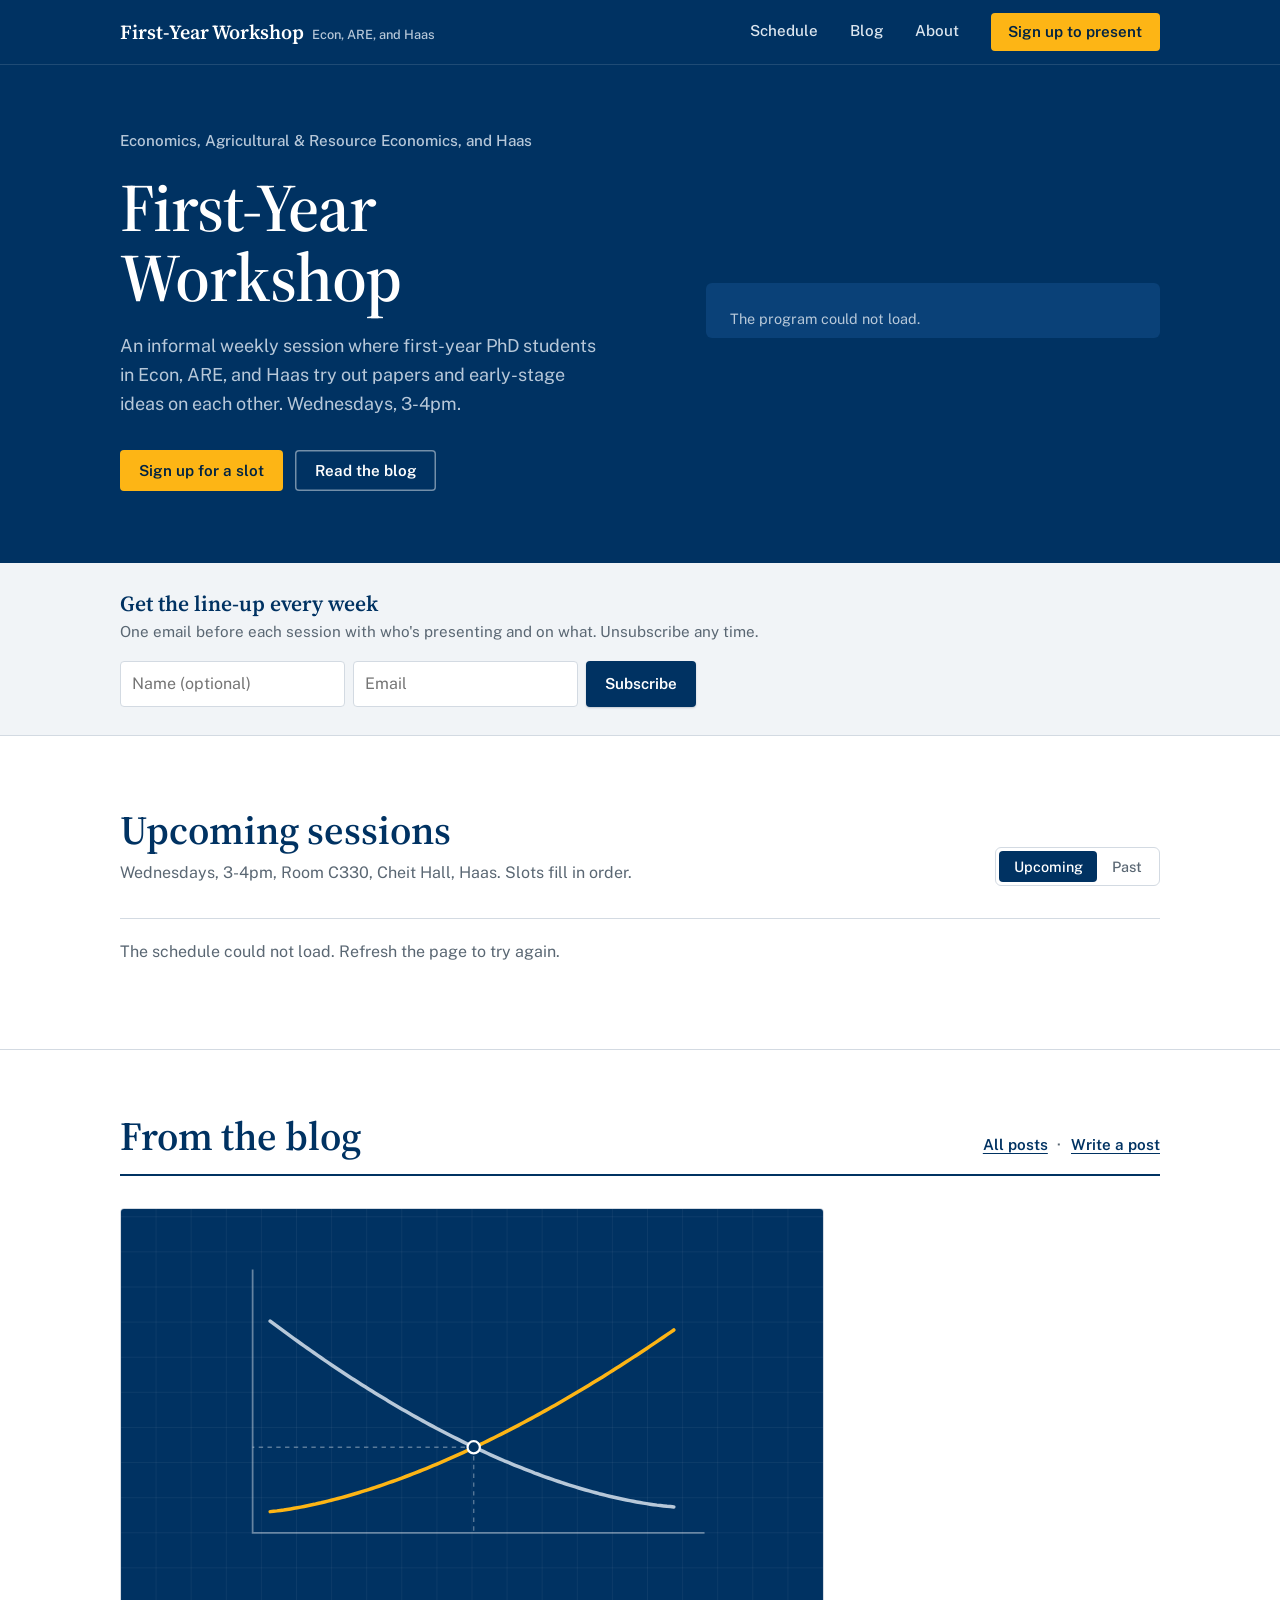
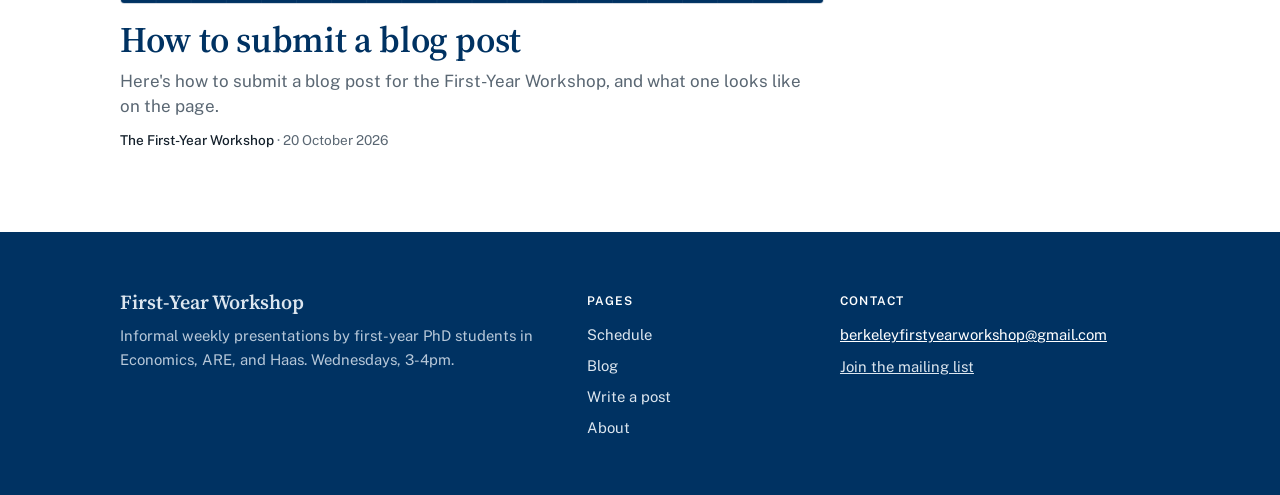
==== commit 2d74118b: "Justify blog posts, rename the example post, share the newsletter layout - Post text is justified wi" ====
--- a/index.html
+++ b/index.html
@@ -232,11 +232,11 @@
 <div class="front home-front cols-1">
 <div class="col">
 <article class="story story-lead">
-<a href="blog/posts/2026-10-20-how-to-write-a-blog-post.html">
+<a href="blog/posts/2026-10-20-how-to-submit-a-blog-post.html">
 <img src="blog/images/default-banner.svg" alt="" loading="lazy" width="1600" height="900">
 <div>
-<h2>How to write a blog post</h2>
-<p class="standfirst">Here&#x27;s how to write a blog post for the First-Year Workshop, and what one looks like on the page.</p>
+<h2>How to submit a blog post</h2>
+<p class="standfirst">Here&#x27;s how to submit a blog post for the First-Year Workshop, and what one looks like on the page.</p>
 <p class="meta"><span class="author">The First-Year Workshop</span> · <time datetime="2026-10-20">20 October 2026</time></p>
 </div>
 </a>
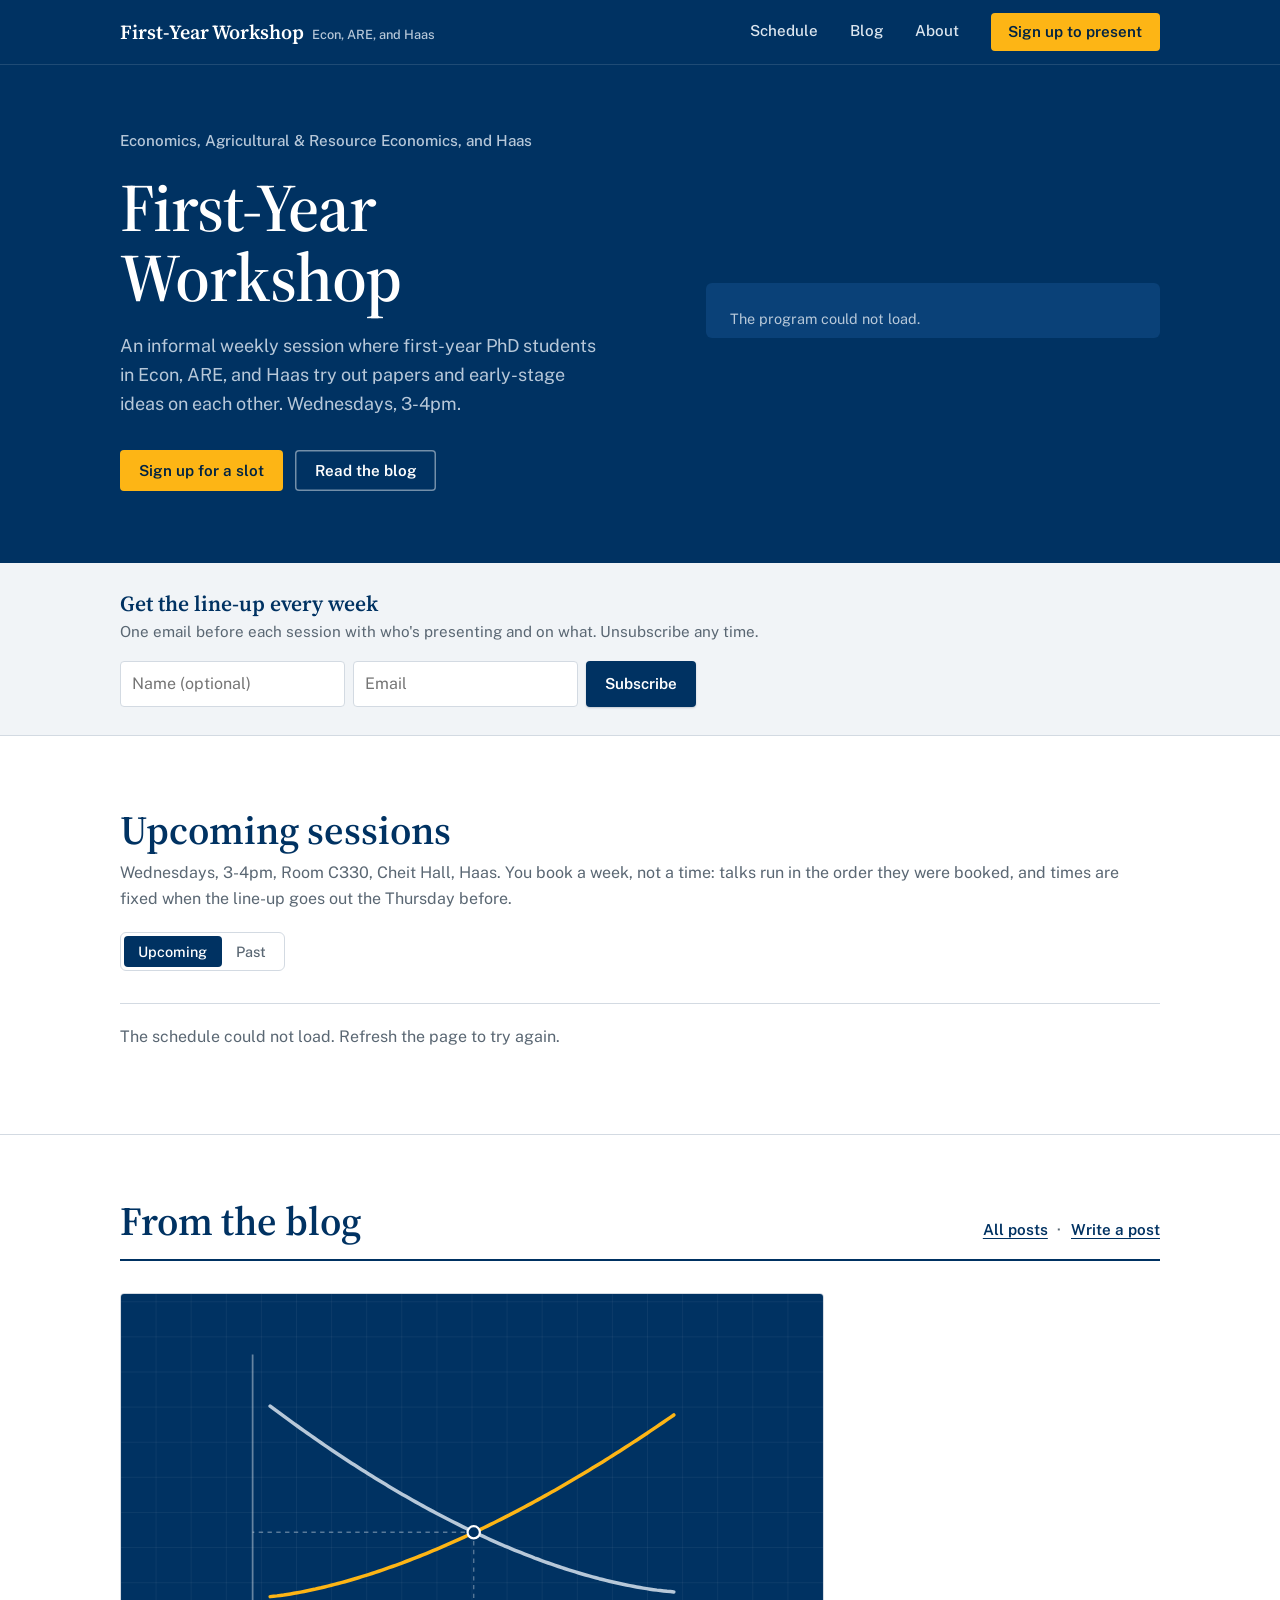
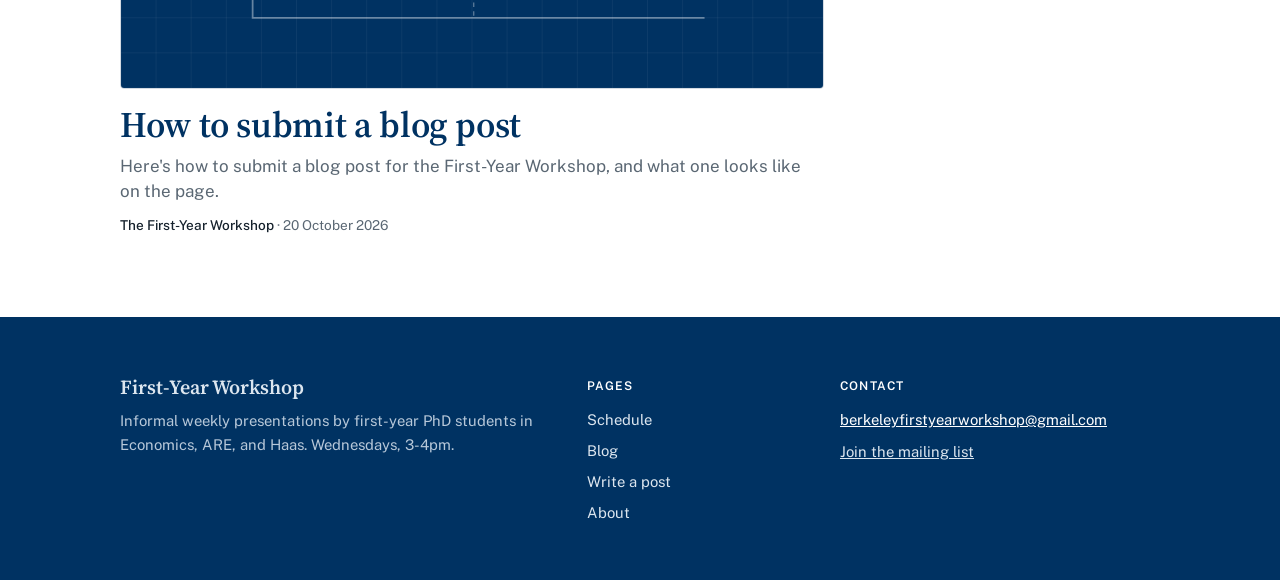
==== commit ecc8dde3: "Three slots from 3:10, talks in booking order, titles on the talk page - Talks at 3:10, 3:25, and 3:" ====
--- a/index.html
+++ b/index.html
@@ -69,7 +69,7 @@
   .is-next .day { box-shadow: inset 0 -.16em 0 var(--gold); }
   .past { opacity: .7; }
   .ticks { display: flex; justify-content: space-between; font-size: .75rem; color: var(--muted); margin-bottom: .35rem; font-variant-numeric: tabular-nums; }
-  .cells { display: grid; grid-template-columns: repeat(4, 1fr); gap: 4px; }
+  .cells { display: grid; grid-auto-flow: column; grid-auto-columns: minmax(0, 1fr); gap: 4px; }
   .cell { min-height: 7.5rem; padding: .7rem .8rem; border-radius: 4px; display: flex; flex-direction: column; gap: .2rem; text-align: left; font: inherit; font-size: .875rem; line-height: 1.35; }
   .cell .t { display: none; font-size: .75rem; font-variant-numeric: tabular-nums; }
   .booked { background: var(--booked); color: var(--booked-ink); }
@@ -131,7 +131,7 @@
     .date { flex-direction: row; align-items: baseline; gap: .4rem; }
     .day { font-size: 1.5rem; }
     .ticks { display: none; }
-    .cells { grid-template-columns: 1fr; }
+    .cells { grid-auto-flow: row; }
     .cell { min-height: 0; }
     .cell .t { display: block; }
     .open, .empty, .queued { flex-direction: row; justify-content: space-between; min-height: 46px; }
@@ -208,7 +208,7 @@
       <div class="sched-head">
         <div>
           <h2 class="title">Upcoming sessions</h2>
-          <p class="muted">Wednesdays, 3-4pm, Room C330, Cheit Hall, Haas. Slots fill in order.</p>
+          <p class="muted">Wednesdays, 3-4pm, Room C330, Cheit Hall, Haas. You book a week, not a time: talks run in the order they were booked, and times are fixed when the line-up goes out the Thursday before.</p>
         </div>
         <div class="tabs" role="tablist" aria-label="Sessions">
           <button role="tab" aria-selected="true" data-tab="upcoming">Upcoming</button>
@@ -493,7 +493,8 @@
   const slot = nextFree(s);
   if (!slot) return;
   current = s;
-  $('dlgWhen').textContent = `${longDate(s.date)}, ${range(slot.time)}pm`;
+  $('dlgWhen').textContent = s.timesFixed ? `${longDate(s.date)}, ${range(slot.time)}pm`
+    : `${longDate(s.date)}. Your time is set when the line-up goes out${s.lineupAt ? ` on ${fmtDeadline(s.lineupAt)}` : ''}.`;
   $('formError').hidden = true;
   const skip = canSkipAbstract(s);
   $('absOptional').hidden = needsAbstract(s);
@@ -603,7 +604,7 @@
     syncLink();
     syncAbstract();
     abstractFits();
-    toast(`Signed up for ${fmtDate(current.date, { weekday: 'short', day: 'numeric', month: 'short' })}, ${range(d.slot.time)}pm.`);
+    toast(`Signed up for ${fmtDate(current.date, { weekday: 'short', day: 'numeric', month: 'short' })}${d.timesFixed ? `, ${range(d.slot.time)}pm` : ''}.`);
   } catch (err) {
     showError('Your sign-up did not go through. Check your connection and try again.');
   } finally {
@@ -639,7 +640,9 @@
   for (let i = 0; i < 9; i++) {
     const iso = ymd(d.getFullYear(), d.getMonth() + 1, d.getDate());
     // This week's session (i = 2) is the last one before abstracts are required.
-    out.push({ date: iso, abstractRequired: i > 2, abstractDeadline: demoDeadline(iso), slots: ['15:00', '15:15', '15:30', '15:45'].map(t => ({ id: `${iso}_${t.replace(':', '')}`, time: t, booking: null })) });
+    const lineupAt = demoDeadline(iso) + 864e5;
+    out.push({ date: iso, abstractRequired: i > 2, abstractDeadline: demoDeadline(iso), lineupAt, timesFixed: Date.now() >= lineupAt + 36e5,
+      slots: ['15:10', '15:25', '15:40'].map(t => ({ id: `${iso}_${t.replace(':', '')}`, time: t, booking: null })) });
     d.setDate(d.getDate() + 7);
   }
   const sample = [
@@ -660,7 +663,7 @@
   const slot = nextFree(sessions.find(s => s.date === p.date));
   if (!slot) return { ok: false, error: 'This session just filled up. Pick another week.' };
   slot.booking = { name: p.name, department: p.department, title: p.title, type: p.type, abstract: p.abstract, link: p.link, linkType: p.linkType };
-  return { ok: true, slot, sessions };
+  return { ok: true, slot, timesFixed: sessions.find(s => s.date === p.date).timesFixed, sessions };
 }
 
 load();
